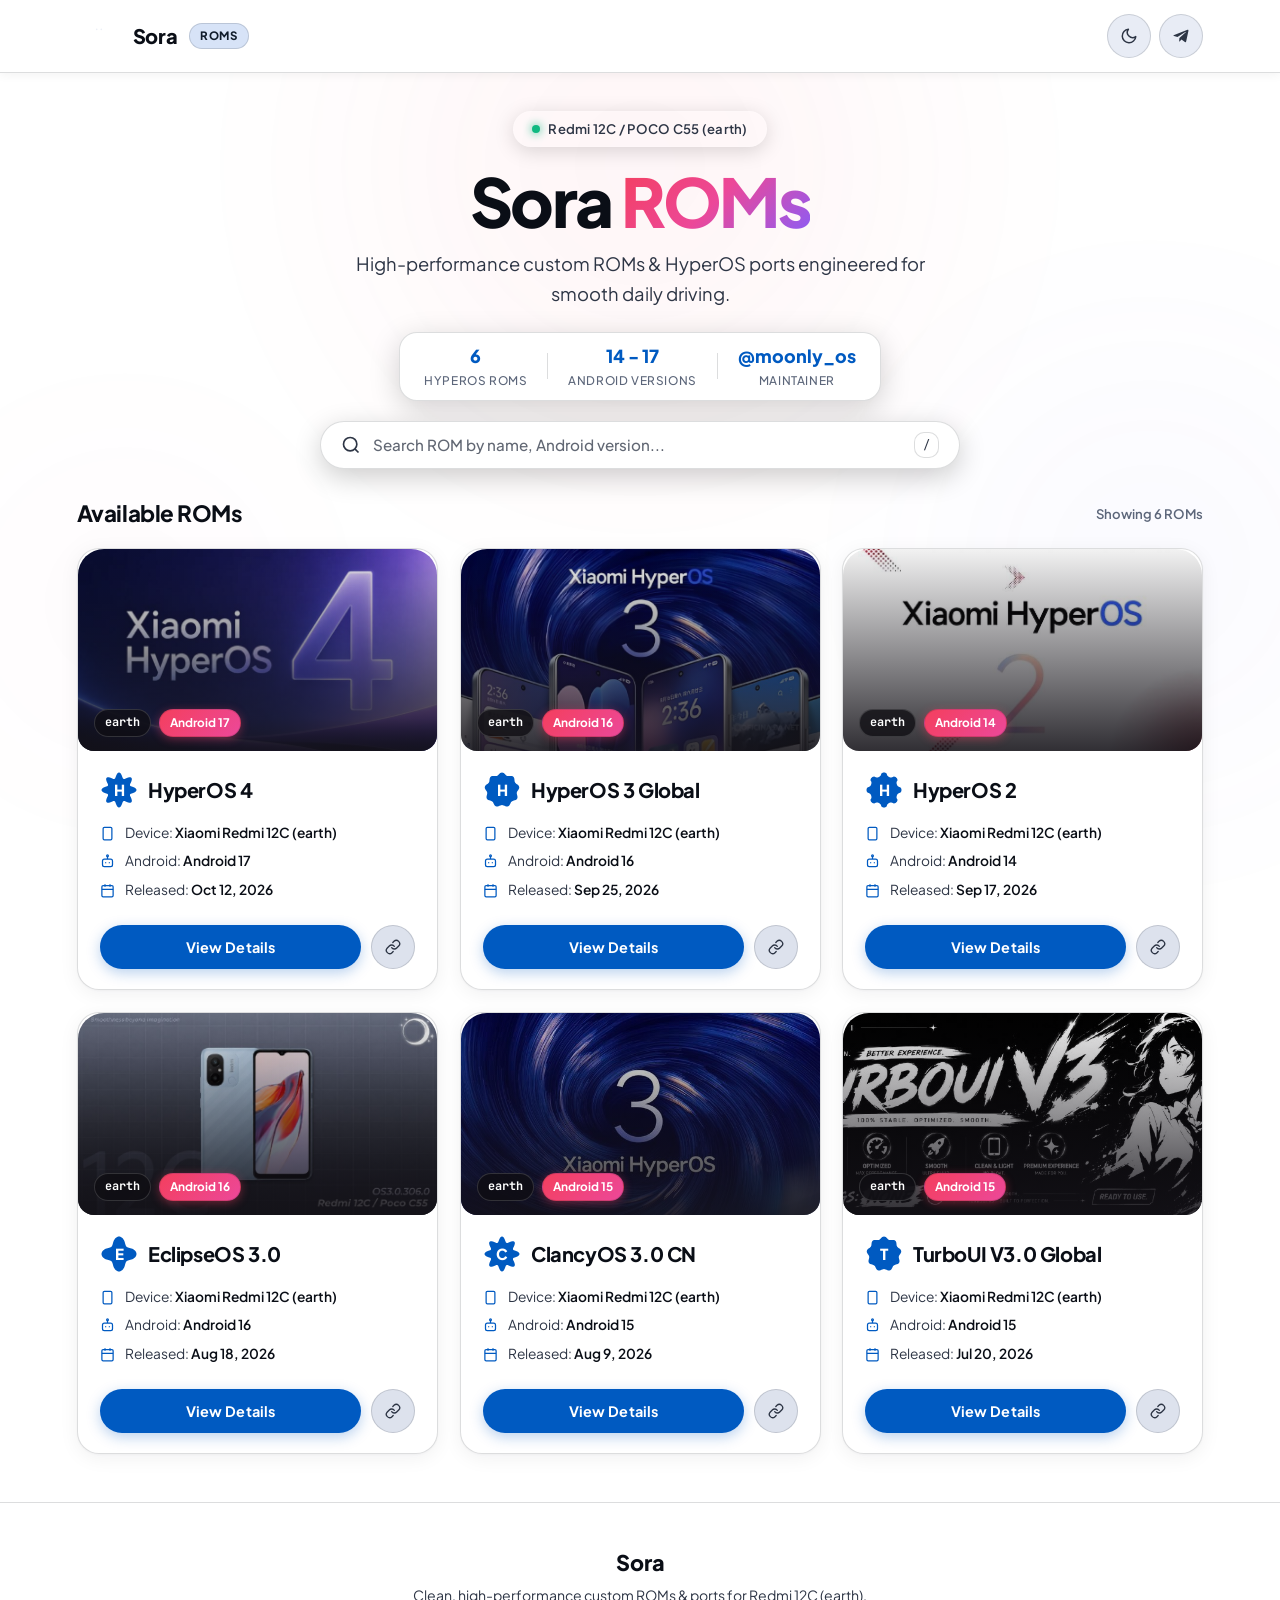
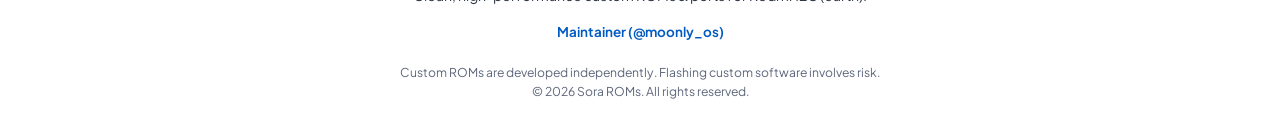
==== index.html @ c0098738 "feat: rebrand to Sora, update ROMs, modern UI with meteor background" ====
<!DOCTYPE html>
<html lang="en" data-css-theme="-red">
<head>
    <meta charset="UTF-8" />
    <meta name="viewport" content="width=device-width, initial-scale=1.0, viewport-fit=cover" />
    <title>Sora | Custom ROMs & Ports</title>
    <meta name="description" content="High-performance custom ROMs and HyperOS ports for Xiaomi Redmi 12C / POCO C55 (earth). Maintained by @moonly_os." />
    <meta name="theme-color" content="#07080a" id="meta-theme-color" />
    <script>
        (function() {
            if ('scrollRestoration' in history) {
                history.scrollRestoration = 'manual';
            }
            window.scrollTo(0, 0);
            try {
                const saved = localStorage.getItem('sora-theme') || localStorage.getItem('butterscotch-theme');
                const systemDark = window.matchMedia('(prefers-color-scheme: dark)').matches;
                const theme = saved || (systemDark ? 'dark' : 'light');
                document.documentElement.setAttribute('data-theme', theme);
                const metaTheme = document.getElementById('meta-theme-color');
                if (metaTheme) metaTheme.setAttribute('content', theme === 'light' ? '#f8fafc' : '#07080a');
            } catch (e) {}
        })();
        window.addEventListener('pageshow', function() { window.scrollTo(0, 0); });
        window.addEventListener('load', function() { window.scrollTo(0, 0); });
    </script>
    <meta property="og:title" content="Sora | Custom Android ROMs & Ports" />
    <meta property="og:description" content="High-performance custom ROMs and HyperOS ports for Xiaomi Redmi 12C / POCO C55." />
    <meta property="og:type" content="website" />
    <link rel="icon" type="image/x-icon" href="favicon.ico" />
    <link rel="preconnect" href="https://fonts.googleapis.com" />
    <link rel="preconnect" href="https://fonts.gstatic.com" crossorigin />
    <link href="https://fonts.googleapis.com/css2?family=Plus+Jakarta+Sans:wght@400;500;600;700;800;850&family=JetBrains+Mono:wght@400;500;600;700&display=swap" rel="stylesheet" />
    <link id="main-css" rel="stylesheet" href="assets/css/style.css?v=20261027" />
    <script src="https://cdn.jsdelivr.net/npm/marked/marked.min.js"></script>
</head>
<body>

    <!-- Modern Ambient Atmosphere Backdrop with Subtle Meteors -->
    <div class="modern-backdrop" aria-hidden="true">
        <div class="ambient-glow glow-1"></div>
        <div class="ambient-glow glow-2"></div>
        <div class="ambient-glow glow-3"></div>
        <div class="meteors-container">
            <span class="meteor"></span>
            <span class="meteor"></span>
            <span class="meteor"></span>
            <span class="meteor"></span>
            <span class="meteor"></span>
            <span class="meteor"></span>
            <span class="meteor"></span>
            <span class="meteor"></span>
            <span class="meteor"></span>
            <span class="meteor"></span>
            <span class="meteor"></span>
            <span class="meteor"></span>
            <span class="meteor"></span>
            <span class="meteor"></span>
            <span class="meteor"></span>
            <span class="meteor"></span>
            <span class="meteor"></span>
            <span class="meteor"></span>
            <span class="meteor"></span>
            <span class="meteor"></span>
            <span class="meteor"></span>
            <span class="meteor"></span>
            <span class="meteor"></span>
            <span class="meteor"></span>
            <span class="meteor"></span>
            <span class="meteor"></span>
            <span class="meteor"></span>
            <span class="meteor"></span>
            <span class="meteor"></span>
            <span class="meteor"></span>
        </div>
    </div>

    <div id="app">
        <!-- Sticky Glass Navigation -->
        <nav>
            <div class="nav-brand" onclick="navigateHome()" title="Sora Home">
                <div class="nav-logo-icon">
                    <svg class="nav-logo-robot" width="22" height="22" viewBox="0 0 24 24" fill="none" aria-hidden="true">
                        <!-- Android Robot Antennae -->
                        <line x1="8.5" y1="3" x2="6.8" y2="1.3" stroke="currentColor" stroke-width="1.6" stroke-linecap="round"/>
                        <line x1="15.5" y1="3" x2="17.2" y2="1.3" stroke="currentColor" stroke-width="1.6" stroke-linecap="round"/>
                        <!-- Android Robot Head Dome -->
                        <path d="M6 7.5c0-3.31 2.69-6 6-6s6 2.69 6 6H6z" fill="currentColor"/>
                        <!-- Android Robot Eyes -->
                        <circle cx="9.5" cy="4.8" r="0.9" fill="var(--bg, #141218)"/>
                        <circle cx="14.5" cy="4.8" r="0.9" fill="var(--bg, #141218)"/>
                        <!-- Android Robot Body & Limbs -->
                        <rect x="6" y="8.5" width="12" height="9.5" rx="0.5" fill="currentColor"/>
                        <rect x="2" y="8.5" width="2.6" height="8.5" rx="1.3" fill="currentColor"/>
                        <rect x="19.4" y="8.5" width="2.6" height="8.5" rx="1.3" fill="currentColor"/>
                        <rect x="8" y="17.5" width="2.6" height="5" rx="1.3" fill="currentColor"/>
                        <rect x="13.4" y="17.5" width="2.6" height="5" rx="1.3" fill="currentColor"/>
                    </svg>
                </div>
                <span class="nav-logo-text">Sora</span>
                <span class="nav-badge-pill">ROMs</span>
            </div>
            <div class="nav-controls">
                <div id="ytta-nav-badge" class="ytta-indicator-pill" style="display: none;" onclick="exitYttaMode()" title="Debug Mode Active - Click to exit">
                    <span class="pulse-dot"></span>
                    <span>DEBUG MODE</span>
                </div>
                <button id="theme-toggle-btn" class="btn-icon" aria-label="Toggle theme" title="Toggle Light / Dark mode">
                    <svg id="theme-icon-sun" width="18" height="18" viewBox="0 0 24 24" fill="none" stroke="currentColor" stroke-width="2" stroke-linecap="round" stroke-linejoin="round">
                        <circle cx="12" cy="12" r="5"></circle>
                        <line x1="12" y1="1" x2="12" y2="3"></line>
                        <line x1="12" y1="21" x2="12" y2="23"></line>
                        <line x1="4.22" y1="4.22" x2="5.64" y2="5.64"></line>
                        <line x1="18.36" y1="18.36" x2="19.78" y2="19.78"></line>
                        <line x1="1" y1="12" x2="3" y2="12"></line>
                        <line x1="21" y1="12" x2="23" y2="12"></line>
                        <line x1="4.22" y1="19.78" x2="5.64" y2="18.36"></line>
                        <line x1="18.36" y1="5.64" x2="19.78" y2="4.22"></line>
                    </svg>
                    <svg id="theme-icon-moon" style="display: none;" width="18" height="18" viewBox="0 0 24 24" fill="none" stroke="currentColor" stroke-width="2" stroke-linecap="round" stroke-linejoin="round">
                        <path d="M21 12.79A9 9 0 1 1 11.21 3 7 7 0 0 0 21 12.79z"></path>
                    </svg>
                </button>
                <a href="https://t.me/moonly_os" target="_blank" rel="noopener noreferrer" class="btn-icon tg-btn" title="Telegram Maintainer (@moonly_os)" aria-label="Telegram Maintainer">
                    <svg width="18" height="18" viewBox="0 0 24 24" fill="currentColor">
                        <path d="m20.665 3.717-17.73 6.837c-1.21.486-1.203 1.161-.222 1.462l4.552 1.42 10.532-6.645c.498-.303.953-.14.579.192l-8.533 7.701h-.002l-.313 4.674c.459 0 .66-.21.916-.459l2.199-2.138 4.573 3.379c.843.464 1.448.225 1.658-.783l3-14.143c.307-1.23-.467-1.786-1.509-1.336z"/>
                    </svg>
                </a>
            </div>
        </nav>

        <!-- Home Page -->
        <div id="page-home" class="page active">
            <!-- Modern Redesigned Hero Showcase Section -->
            <div class="modern-hero">
                <div class="hero-chip">
                    <span class="pulse-indicator"></span>
                    <span>Redmi 12C / POCO C55 (earth)</span>
                </div>
                <h1 class="modern-hero-title">Sora <span class="gradient-text">ROMs</span></h1>
                <p class="modern-hero-desc">High-performance custom ROMs & HyperOS ports engineered for smooth daily driving.</p>

                <div class="modern-hero-stats">
                    <div class="hero-stat-item">
                        <span class="hero-stat-num" id="stat-total-roms">6</span>
                        <span class="hero-stat-label">HyperOS ROMs</span>
                    </div>
                    <div class="hero-stat-divider"></div>
                    <div class="hero-stat-item">
                        <span class="hero-stat-num" id="stat-android-versions">14 - 17</span>
                        <span class="hero-stat-label">Android Versions</span>
                    </div>
                    <div class="hero-stat-divider"></div>
                    <div class="hero-stat-item">
                        <a href="https://t.me/moonly_os" target="_blank" rel="noopener noreferrer" style="text-decoration: none;" class="hero-stat-num">@moonly_os</a>
                        <span class="hero-stat-label">Maintainer</span>
                    </div>
                </div>
            </div>

            <!-- Modern Clean Search Container (No horizontal scrolling chips/dropdowns) -->
            <div class="modern-search-container">
                <div class="search-box modern-search-box">
                    <svg class="search-icon" width="20" height="20" viewBox="0 0 24 24" fill="none" stroke="currentColor" stroke-width="2">
                        <circle cx="11" cy="11" r="8"></circle>
                        <line x1="21" y1="21" x2="16.65" y2="16.65"></line>
                    </svg>
                    <input type="text" id="rom-search-input" placeholder="Search ROM by name, Android version..." aria-label="Search ROMs">
                    <kbd class="search-shortcut" title="Press / to search">/</kbd>
                    <button id="search-clear-btn" class="search-clear-btn hidden" aria-label="Clear search">&times;</button>
                </div>
            </div>

            <!-- Section Label -->
            <div class="modern-section-header">
                <h2 class="modern-section-title">Available ROMs</h2>
                <span class="results-counter" id="results-counter"></span>
            </div>

            <!-- Cards Grid -->
            <div class="cards-grid modern-cards-grid" id="cards-container">
                <!-- Populated by script.js -->
            </div>
        </div>

        <!-- Detail Page -->
        <div id="page-detail" class="page">
            <div class="detail-container">
                <div class="detail-top-bar">
                    <div class="detail-nav-left">
                        <div class="back-btn" onclick="navigateHome()">
                            <svg width="18" height="18" viewBox="0 0 24 24" fill="none" stroke="currentColor" stroke-width="2.5" stroke-linecap="round" stroke-linejoin="round">
                                <line x1="19" y1="12" x2="5" y2="12"></line>
                                <polyline points="12 19 5 12 12 5"></polyline>
                            </svg>
                            <span>Back to ROMs</span>
                        </div>
                        <div class="detail-breadcrumbs" id="detail-breadcrumbs"></div>
                    </div>
                    <button class="btn-share-top" id="btn-share-rom" onclick="shareCurrentRom()" title="Copy link to this ROM">
                        <svg width="15" height="15" viewBox="0 0 24 24" fill="none" stroke="currentColor" stroke-width="2" stroke-linecap="round" stroke-linejoin="round">
                            <path d="M4 12v8a2 2 0 0 0 2 2h12a2 2 0 0 0 2-2v-8"></path>
                            <polyline points="16 6 12 2 8 6"></polyline>
                            <line x1="12" y1="2" x2="12" y2="15"></line>
                        </svg>
                        <span>Share ROM</span>
                    </button>
                </div>
                <div id="detail-content"></div>
            </div>
        </div>

        <!-- Modern Footer -->
        <footer>
            <div class="footer-content">
                <div class="footer-logo">Sora</div>
                <p class="footer-tagline">Clean, high-performance custom ROMs & ports for Redmi 12C (earth).</p>
                <div class="footer-links">
                    <a href="https://t.me/moonly_os" target="_blank" rel="noopener noreferrer">Maintainer (@moonly_os)</a>
                </div>
                <p class="footer-disclaimer">
                    Custom ROMs are developed independently. Flashing custom software involves risk.
                    <br>&copy; <span id="footer-year">2026</span> Sora ROMs. All rights reserved.
                </p>
            </div>
        </footer>
    </div>

    <!-- Fullscreen Screenshot Lightbox Modal -->
    <div id="lightbox-modal" class="lightbox-modal" style="display: none;" role="dialog" aria-modal="true" aria-label="Screenshot Lightbox">
        <div class="lightbox-backdrop" onclick="closeLightbox()"></div>
        <div class="lightbox-content">
            <button class="lightbox-btn lightbox-close" onclick="closeLightbox()" aria-label="Close screenshot preview">
                <svg width="22" height="22" viewBox="0 0 24 24" fill="none" stroke="currentColor" stroke-width="2.5">
                    <line x1="18" y1="6" x2="6" y2="18"></line>
                    <line x1="6" y1="6" x2="18" y2="18"></line>
                </svg>
            </button>
            <button class="lightbox-btn lightbox-prev" onclick="prevLightboxImage()" aria-label="Previous screenshot">
                <svg width="24" height="24" viewBox="0 0 24 24" fill="none" stroke="currentColor" stroke-width="2.5">
                    <polyline points="15 18 9 12 15 6"></polyline>
                </svg>
            </button>
            <div class="lightbox-img-wrapper">
                <img id="lightbox-image" src="" alt="Screenshot Fullscreen Preview" />
            </div>
            <button class="lightbox-btn lightbox-next" onclick="nextLightboxImage()" aria-label="Next screenshot">
                <svg width="24" height="24" viewBox="0 0 24 24" fill="none" stroke="currentColor" stroke-width="2.5">
                    <polyline points="9 18 15 12 9 6"></polyline>
                </svg>
            </button>
            <div class="lightbox-footer">
                <span id="lightbox-counter" class="lightbox-counter">1 / 1</span>
            </div>
        </div>
    </div>

    <!-- Download / Markdown Modal -->
    <div id="md-modal" class="modal" style="display: none;">
        <div class="modal-content">
            <span class="close-modal" onclick="closeModal()">&times;</span>
            <div id="md-content"></div>
        </div>
    </div>

    <!-- Reader Modal -->
    <div id="reader-modal" class="modal" style="display: none;">
        <div class="modal-content">
            <span class="close-modal" onclick="closeReaderModal()">&times;</span>
            <h2 id="reader-title" style="color: var(--accent); margin-bottom: 15px; font-family: var(--font-display);">Loading...</h2>
            <div id="reader-content" style="line-height: 1.6;">
                <div style="text-align: center; color: var(--text-muted);">Loading content...</div>
            </div>
        </div>
    </div>

    <!-- PIN Security Modal (Debug Mode) -->
    <div id="pin-modal" class="modal" style="display: none;" role="dialog" aria-modal="true" aria-label="Debug Mode Authorization">
        <div class="modal-content ytta-pin-modal-content">
            <span class="close-modal" onclick="closePinModal(false)">&times;</span>
            <div class="modal-popup-container">
                <div class="modal-popup-icon-box">
                    <svg width="26" height="26" viewBox="0 0 24 24" fill="none" stroke="currentColor" stroke-width="2.2" stroke-linecap="round" stroke-linejoin="round">
                        <rect x="3" y="11" width="18" height="11" rx="2" ry="2"></rect>
                        <path d="M7 11V7a5 5 0 0 1 10 0v4"></path>
                        <circle cx="12" cy="16" r="1.5"></circle>
                    </svg>
                </div>
                <h2 class="modal-popup-title" style="font-size: 1.3rem;">Developer Access</h2>
                <p class="modal-popup-text" style="font-size: 0.85rem; margin: 0 auto 14px auto; max-width: 270px;">
                    Enter 4-digit PIN to access <strong>Debug Mode</strong> and unlock upcoming pre-release ROM builds.
                </p>

                <form id="ytta-pin-form" onsubmit="event.preventDefault(); verifyPin();" autocomplete="off">
                    <div class="pin-input-wrapper">
                        <input 
                            type="password" 
                            id="ytta-pin-input" 
                            class="pin-display-input" 
                            maxlength="4" 
                            placeholder="••••" 
                            inputmode="numeric" 
                            pattern="[0-9]*" 
                            autocomplete="off" 
                        />
                    </div>
                    <div id="pin-error-msg" class="pin-error-msg" style="display: none;">
                        <svg width="14" height="14" viewBox="0 0 24 24" fill="none" stroke="currentColor" stroke-width="2.5"><circle cx="12" cy="12" r="10"></circle><line x1="12" y1="8" x2="12" y2="12"></line><line x1="12" y1="16" x2="12.01" y2="16"></line></svg>
                        <span>Incorrect PIN. Access denied.</span>
                    </div>

                    <div class="pin-keypad">
                        <button type="button" class="pin-key" onclick="appendPinDigit('1')">1</button>
                        <button type="button" class="pin-key" onclick="appendPinDigit('2')">2</button>
                        <button type="button" class="pin-key" onclick="appendPinDigit('3')">3</button>
                        <button type="button" class="pin-key" onclick="appendPinDigit('4')">4</button>
                        <button type="button" class="pin-key" onclick="appendPinDigit('5')">5</button>
                        <button type="button" class="pin-key" onclick="appendPinDigit('6')">6</button>
                        <button type="button" class="pin-key" onclick="appendPinDigit('7')">7</button>
                        <button type="button" class="pin-key" onclick="appendPinDigit('8')">8</button>
                        <button type="button" class="pin-key" onclick="appendPinDigit('9')">9</button>
                        <button type="button" class="pin-key pin-key-fn" onclick="clearPinInput()" title="Clear">C</button>
                        <button type="button" class="pin-key" onclick="appendPinDigit('0')">0</button>
                        <button type="button" class="pin-key pin-key-fn" onclick="deletePinDigit()" title="Backspace">
                            <svg width="18" height="18" viewBox="0 0 24 24" fill="none" stroke="currentColor" stroke-width="2"><path d="M21 4H8l-7 8 7 8h13a2 2 0 0 0 2-2V6a2 2 0 0 0-2-2z"></path><line x1="18" y1="9" x2="12" y2="15"></line><line x1="12" y1="9" x2="18" y2="15"></line></svg>
                        </button>
                    </div>

                    <div class="modal-actions-row" style="margin-top: 18px;">
                        <button type="button" class="btn-dl secondary" onclick="closePinModal(false)">Cancel</button>
                        <button type="submit" class="btn-dl primary" id="pin-submit-btn">Unlock</button>
                    </div>
                </form>
            </div>
        </div>
    </div>

    <!-- Floating Toast Notification Container -->
    <div id="toast-container" class="toast-container" aria-live="polite"></div>

    <!-- Quick Scroll to Top Button -->
    <button id="scroll-top-btn" class="scroll-top-btn" aria-label="Scroll to top" title="Back to top">
        <svg width="18" height="18" viewBox="0 0 24 24" fill="none" stroke="currentColor" stroke-width="2.5" stroke-linecap="round" stroke-linejoin="round">
            <polyline points="18 15 12 9 6 15"></polyline>
        </svg>
    </button>

    <!-- Mobile Sticky Action Bar -->
    <div id="mobile-sticky-bar" class="mobile-sticky-bar" style="display: none;"></div>

    <!-- Scripts -->
    <script src="assets/js/earth.js"></script>
    <script src="assets/js/script.js"></script>
</body>
</html>
---- assets/css/style.css ----
/* ==========================================================================
   Sora ROMs - Material 3 Expressive Design System
   Inspired by metawka/expressive-profile & Google Material Design 3
   ========================================================================== */

:root {
    --font-sans: 'Plus Jakarta Sans', -apple-system, BlinkMacSystemFont, 'Segoe UI', Roboto, sans-serif;
    --font-mono: 'JetBrains Mono', SFMono-Regular, Consolas, monospace;
    --font-display: 'Plus Jakarta Sans', var(--font-sans);

    /* Material 3 Expressive High-Contrast Tonal Surfaces (Dark Default) */
    --bg: #0a0c10;
    --surface: #0f1219;
    --surface-dim: #0a0c10;
    --surface-bright: #363a49;
    --surface-container-lowest: #07080b;
    --surface-container-low: #141722;
    --surface-container: #1b1f2e;
    --surface-container-high: #24293d;
    --surface-container-highest: #2f354e;

    --surface-elevated: #24293d;
    --surface-card: #1b1f2e;
    --surface-card-hover: #24293d;

    --on-surface: #f5f7fe;
    --on-surface-variant: #cbd3e6;
    --outline: #8c94a8;
    --outline-variant: rgba(255, 255, 255, 0.14);

    --text: #f5f7fe;
    --text-secondary: #cbd3e6;
    --text-muted: #949cb4;

    --border: rgba(255, 255, 255, 0.14);
    --border-subtle: rgba(255, 255, 255, 0.07);
    --border-hover: rgba(255, 255, 255, 0.32);
    --border-accent: rgba(255, 255, 255, 0.24);

    --grid-color: rgba(255, 255, 255, 0.045);

    /* Default Theme Accent: Electric Sky Blue (Material 3 Expressive) */
    --primary: #7eb2ff;
    --on-primary: #002e6b;
    --primary-container: #004595;
    --on-primary-container: #d9e4ff;
    --secondary: #bcc7db;
    --on-secondary: #273141;
    --secondary-container: #3d4758;
    --on-secondary-container: #d8e3f8;
    --tertiary: #e5b8e9;
    --on-tertiary: #44244b;
    --tertiary-container: #5c3963;
    --on-tertiary-container: #fed6ff;

    --accent: #7eb2ff;
    --accent-hover: #a5cbff;
    --accent-glow: rgba(126, 178, 255, 0.4);
    --accent-subtle: rgba(126, 178, 255, 0.16);
    --accent-text: #002e6b;

    /* Semantic Status Colors (Expressive high-contrast) */
    --success: #4de2a2;
    --on-success: #003822;
    --success-glow: rgba(77, 226, 162, 0.35);
    --warning: #ffba28;
    --on-warning: #432c00;
    --warning-glow: rgba(255, 186, 40, 0.35);
    --danger: #ff7976;
    --on-danger: #5c000c;
    --danger-glow: rgba(255, 121, 118, 0.35);
    --info: #7eb2ff;
    --on-info: #002e6b;
    --info-glow: rgba(126, 178, 255, 0.35);

    /* Expressive Radii */
    --radius-xs: 6px;
    --radius-sm: 10px;
    --radius-md: 16px;
    --radius-lg: 20px;
    --radius-xl: 28px;
    --radius-pill: 9999px;

    --r-xs: 6px;
    --r-sm: 10px;
    --r-md: 16px;
    --r-lg: 20px;
    --r-xl: 28px;
    --r-pill: 9999px;

    /* Spacing rhythm */
    --edge-pad: 6%;
    --hub-pad: 20px;

    /* Material 3 Physics & Transitions */
    --ease: cubic-bezier(0.2, 0, 0, 1);
    --ease-bouncy: cubic-bezier(0.34, 1.56, 0.64, 1);
    --transition: all 0.25s var(--ease);
    --card-shadow: 0 4px 20px rgba(0, 0, 0, 0.35), inset 0 1px 0 rgba(255, 255, 255, 0.08);
    --card-shadow-hover: 0 16px 36px -4px rgba(0, 0, 0, 0.55), 0 0 26px -2px var(--accent-glow), inset 0 1px 0 rgba(255, 255, 255, 0.16);
}

/* ==========================================================================
   Material 3 Dynamic ROM Accent Themes (Dark Mode)
   ========================================================================== */
html[data-css-theme="-blue"],
html[data-css-theme="blue"],
html[data-css-theme="-biru"],
html[data-css-theme="biru"],
html[data-css-theme="-helloui"],
html[data-css-theme="helloui"],
html[data-css-theme="-default"],
html[data-css-theme="default"] {
    --primary: #7eb2ff;
    --on-primary: #002e6b;
    --primary-container: #004595;
    --on-primary-container: #d9e4ff;
    --secondary: #bcc7db;
    --on-secondary: #273141;
    --secondary-container: #3d4758;
    --on-secondary-container: #d8e3f8;
    --tertiary: #e5b8e9;
    --on-tertiary: #44244b;
    --tertiary-container: #5c3963;
    --on-tertiary-container: #fed6ff;
    --accent: #7eb2ff;
    --accent-hover: #a5cbff;
    --accent-glow: rgba(126, 178, 255, 0.4);
    --accent-subtle: rgba(126, 178, 255, 0.16);
}

html[data-css-theme="-xia"],
html[data-css-theme="xia"] {
    --primary: #ff7597;
    --on-primary: #580021;
    --primary-container: #7a0031;
    --on-primary-container: #ffd9e2;
    --secondary: #e5bdc4;
    --on-secondary: #432930;
    --secondary-container: #5c3f46;
    --on-secondary-container: #ffd9e1;
    --tertiary: #f3bb99;
    --on-tertiary: #492610;
    --tertiary-container: #663d23;
    --on-tertiary-container: #ffdbcb;
    --accent: #ff7597;
    --accent-hover: #ff9cb5;
    --accent-glow: rgba(255, 117, 151, 0.4);
    --accent-subtle: rgba(255, 117, 151, 0.16);
}

html[data-css-theme="-gold"],
html[data-css-theme="gold"] {
    --primary: #ffba28;
    --on-primary: #432c00;
    --primary-container: #604000;
    --on-primary-container: #ffdf9e;
    --secondary: #d6c5a0;
    --on-secondary: #393016;
    --secondary-container: #51462a;
    --on-secondary-container: #f3e1bc;
    --tertiary: #b7cea2;
    --on-tertiary: #233616;
    --tertiary-container: #394d29;
    --on-tertiary-container: #d3ebbd;
    --accent: #ffba28;
    --accent-hover: #ffd06b;
    --accent-glow: rgba(255, 186, 40, 0.4);
    --accent-subtle: rgba(255, 186, 40, 0.16);
}

html[data-css-theme="-red"],
html[data-css-theme="red"] {
    --primary: #ff7976;
    --on-primary: #5c000c;
    --primary-container: #7f0014;
    --on-primary-container: #ffdad9;
    --secondary: #e6bdbe;
    --on-secondary: #44292b;
    --secondary-container: #5d3f41;
    --on-secondary-container: #ffdad9;
    --tertiary: #f0bc94;
    --on-tertiary: #482910;
    --tertiary-container: #623f23;
    --on-tertiary-container: #ffdbc6;
    --accent: #ff7976;
    --accent-hover: #ffa09e;
    --accent-glow: rgba(255, 121, 118, 0.4);
    --accent-subtle: rgba(255, 121, 118, 0.16);
}

html[data-css-theme="-brown"],
html[data-css-theme="brown"],
html[data-css-theme="-coklat"],
html[data-css-theme="coklat"] {
    --primary: #f2ba89;
    --on-primary: #472804;
    --primary-container: #633c10;
    --on-primary-container: #ffddb7;
    --secondary: #d6c3b3;
    --on-secondary: #3b2e23;
    --secondary-container: #524438;
    --on-secondary-container: #f3dfcf;
    --tertiary: #c0cbab;
    --on-tertiary: #2a341e;
    --tertiary-container: #404a32;
    --on-tertiary-container: #dce7c6;
    --accent: #f2ba89;
    --accent-hover: #f7cfac;
    --accent-glow: rgba(242, 186, 137, 0.4);
    --accent-subtle: rgba(242, 186, 137, 0.16);
}

html[data-css-theme="-sakura"],
html[data-css-theme="sakura"] {
    --primary: #f2a6ff;
    --on-primary: #520067;
    --primary-container: #730090;
    --on-primary-container: #f9d8ff;
    --secondary: #dfbec9;
    --on-secondary: #402a32;
    --secondary-container: #583f49;
    --on-secondary-container: #fcd9e5;
    --tertiary: #f0bc9f;
    --on-tertiary: #482815;
    --tertiary-container: #623e28;
    --on-tertiary-container: #ffdcbe;
    --accent: #f2a6ff;
    --accent-hover: #f7c7ff;
    --accent-glow: rgba(242, 166, 255, 0.4);
    --accent-subtle: rgba(242, 166, 255, 0.16);
}

html[data-css-theme="-emerald"],
html[data-css-theme="emerald"] {
    --primary: #4de2a2;
    --on-primary: #003822;
    --primary-container: #005234;
    --on-primary-container: #7cffc4;
    --secondary: #b6ccbd;
    --on-secondary: #22352a;
    --secondary-container: #384b3f;
    --on-secondary-container: #d2e8d9;
    --tertiary: #a3cdd9;
    --on-tertiary: #043540;
    --tertiary-container: #224d57;
    --on-tertiary-container: #bee9f6;
    --accent: #4de2a2;
    --accent-hover: #83ecc0;
    --accent-glow: rgba(77, 226, 162, 0.4);
    --accent-subtle: rgba(77, 226, 162, 0.16);
}

html[data-css-theme="-gray"],
html[data-css-theme="gray"],
html[data-css-theme="-grey"],
html[data-css-theme="grey"],
html[data-css-theme="-abu"],
html[data-css-theme="abu"] {
    --primary: #c4c6d0;
    --on-primary: #2e3038;
    --primary-container: #44474f;
    --on-primary-container: #e0e2ec;
    --secondary: #c4c6d0;
    --on-secondary: #2e3038;
    --secondary-container: #44474f;
    --on-secondary-container: #e0e2ec;
    --tertiary: #d0c4ce;
    --on-tertiary: #362f37;
    --tertiary-container: #4d454e;
    --on-tertiary-container: #ece0ea;
    --accent: #c4c6d0;
    --accent-hover: #e0e2ec;
    --accent-glow: rgba(196, 198, 208, 0.35);
    --accent-subtle: rgba(196, 198, 208, 0.14);
}

/* ==========================================================================
   Light Mode Theme (High Contrast Architectural Surfaces)
   ========================================================================== */
html[data-theme="light"],
[data-theme="light"] {
    --bg: #eceff6;
    --surface: #ffffff;
    --surface-dim: #dfe3ed;
    --surface-bright: #ffffff;
    --surface-container-lowest: #ffffff;
    --surface-container-low: #f6f8fd;
    --surface-container: #ffffff;
    --surface-container-high: #e8ecf5;
    --surface-container-highest: #dde2ed;

    --surface-elevated: #ffffff;
    --surface-card: #ffffff;
    --surface-card-hover: #f6f8fd;

    --on-surface: #0a0e16;
    --on-surface-variant: #2d3545;
    --outline: #6a7385;
    --outline-variant: rgba(10, 14, 22, 0.14);

    --text: #0a0e16;
    --text-secondary: #2d3545;
    --text-muted: #5c667a;

    --border: rgba(10, 14, 22, 0.14);
    --border-subtle: rgba(10, 14, 22, 0.08);
    --border-hover: rgba(10, 14, 22, 0.32);
    --border-accent: rgba(10, 14, 22, 0.22);

    --grid-color: rgba(14, 18, 26, 0.035);
    --card-shadow: 0 4px 20px rgba(14, 18, 26, 0.06), 0 1px 3px rgba(14, 18, 26, 0.04);
    --card-shadow-hover: 0 16px 36px -4px rgba(14, 18, 26, 0.14), 0 0 24px -2px var(--accent-glow);

    /* Default Theme Accent: Vivid Royal Blue */
    --primary: #005ac1;
    --on-primary: #ffffff;
    --primary-container: #d8e2ff;
    --on-primary-container: #001a41;
    --secondary: #535f70;
    --on-secondary: #ffffff;
    --secondary-container: #d7e3f7;
    --on-secondary-container: #101c2b;
    --tertiary: #76517b;
    --on-tertiary: #ffffff;
    --tertiary-container: #fed6ff;
    --on-tertiary-container: #2d0e34;

    --accent: #005ac1;
    --accent-hover: #004595;
    --accent-glow: rgba(0, 90, 193, 0.28);
    --accent-subtle: rgba(0, 90, 193, 0.12);
    --accent-text: #ffffff;

    /* Semantic Status (Light Mode high-contrast) */
    --success: #006c45;
    --on-success: #ffffff;
    --success-glow: rgba(0, 108, 69, 0.25);
    --warning: #855400;
    --on-warning: #ffffff;
    --warning-glow: rgba(133, 84, 0, 0.25);
    --danger: #b31625;
    --on-danger: #ffffff;
    --danger-glow: rgba(179, 22, 37, 0.25);
    --info: #005ac1;
    --on-info: #ffffff;
    --info-glow: rgba(0, 90, 193, 0.25);
}

@media (prefers-color-scheme: light) {
    html:not([data-theme="dark"]) {
        --bg: #eceff6;
        --surface: #ffffff;
        --surface-dim: #dfe3ed;
        --surface-bright: #ffffff;
        --surface-container-lowest: #ffffff;
        --surface-container-low: #f6f8fd;
        --surface-container: #ffffff;
        --surface-container-high: #e8ecf5;
        --surface-container-highest: #dde2ed;

        --surface-elevated: #ffffff;
        --surface-card: #ffffff;
        --surface-card-hover: #f6f8fd;

        --on-surface: #0a0e16;
        --on-surface-variant: #2d3545;
        --outline: #6a7385;
        --outline-variant: rgba(10, 14, 22, 0.14);

        --text: #0a0e16;
        --text-secondary: #2d3545;
        --text-muted: #5c667a;

        --border: rgba(10, 14, 22, 0.14);
        --border-subtle: rgba(10, 14, 22, 0.08);
        --border-hover: rgba(10, 14, 22, 0.32);
        --border-accent: rgba(10, 14, 22, 0.22);

        --grid-color: rgba(14, 18, 26, 0.035);
        --card-shadow: 0 4px 20px rgba(14, 18, 26, 0.06), 0 1px 3px rgba(14, 18, 26, 0.04);
        --card-shadow-hover: 0 16px 36px -4px rgba(14, 18, 26, 0.14), 0 0 24px -2px var(--accent-glow);
    }
}

/* Light Mode Accent Themes - Fixed Direct Selectors */
html[data-theme="light"][data-css-theme="-blue"],
html[data-theme="light"][data-css-theme="blue"],
html[data-theme="light"][data-css-theme="-biru"],
html[data-theme="light"][data-css-theme="biru"],
html[data-theme="light"][data-css-theme="-helloui"],
html[data-theme="light"][data-css-theme="helloui"],
html[data-theme="light"][data-css-theme="-default"],
html[data-theme="light"][data-css-theme="default"],
[data-theme="light"][data-css-theme="-blue"],
[data-theme="light"][data-css-theme="blue"] {
    --primary: #005ac1;
    --on-primary: #ffffff;
    --primary-container: #d8e2ff;
    --on-primary-container: #001a41;
    --secondary: #535f70;
    --on-secondary: #ffffff;
    --secondary-container: #d7e3f7;
    --on-secondary-container: #101c2b;
    --tertiary: #76517b;
    --on-tertiary: #ffffff;
    --tertiary-container: #fed6ff;
    --on-tertiary-container: #2d0e34;
    --accent: #005ac1;
    --accent-hover: #004595;
    --accent-glow: rgba(0, 90, 193, 0.28);
    --accent-subtle: rgba(0, 90, 193, 0.12);
}

html[data-theme="light"][data-css-theme="-xia"],
html[data-theme="light"][data-css-theme="xia"],
[data-theme="light"][data-css-theme="-xia"],
[data-theme="light"][data-css-theme="xia"] {
    --primary: #a70047;
    --on-primary: #ffffff;
    --primary-container: #ffd9e2;
    --on-primary-container: #3e0016;
    --secondary: #74565e;
    --on-secondary: #ffffff;
    --secondary-container: #ffd9e1;
    --on-secondary-container: #2b151b;
    --tertiary: #825238;
    --on-tertiary: #ffffff;
    --tertiary-container: #ffdbcb;
    --on-tertiary-container: #331201;
    --accent: #a70047;
    --accent-hover: #830036;
    --accent-glow: rgba(167, 0, 71, 0.28);
    --accent-subtle: rgba(167, 0, 71, 0.12);
}

html[data-theme="light"][data-css-theme="-gold"],
html[data-theme="light"][data-css-theme="gold"],
[data-theme="light"][data-css-theme="-gold"],
[data-theme="light"][data-css-theme="gold"] {
    --primary: #855400;
    --on-primary: #ffffff;
    --primary-container: #ffdf9e;
    --on-primary-container: #2b1700;
    --secondary: #6a5e3f;
    --on-secondary: #ffffff;
    --secondary-container: #f3e1bc;
    --on-secondary-container: #231a04;
    --tertiary: #506540;
    --on-tertiary: #ffffff;
    --tertiary-container: #d3ebbd;
    --on-tertiary-container: #0f2004;
    --accent: #855400;
    --accent-hover: #674000;
    --accent-glow: rgba(133, 84, 0, 0.28);
    --accent-subtle: rgba(133, 84, 0, 0.12);
}

html[data-theme="light"][data-css-theme="-red"],
html[data-theme="light"][data-css-theme="red"],
[data-theme="light"][data-css-theme="-red"],
[data-theme="light"][data-css-theme="red"] {
    --primary: #b31625;
    --on-primary: #ffffff;
    --primary-container: #ffdad9;
    --on-primary-container: #410007;
    --secondary: #775657;
    --on-secondary: #ffffff;
    --secondary-container: #ffdad9;
    --on-secondary-container: #2c1516;
    --tertiary: #7d5738;
    --on-tertiary: #ffffff;
    --tertiary-container: #ffdbc6;
    --on-tertiary-container: #301400;
    --accent: #b31625;
    --accent-hover: #8d081a;
    --accent-glow: rgba(179, 22, 37, 0.28);
    --accent-subtle: rgba(179, 22, 37, 0.12);
}

html[data-theme="light"][data-css-theme="-brown"],
html[data-theme="light"][data-css-theme="brown"],
html[data-theme="light"][data-css-theme="-coklat"],
html[data-theme="light"][data-css-theme="coklat"],
[data-theme="light"][data-css-theme="-brown"],
[data-theme="light"][data-css-theme="brown"] {
    --primary: #82501a;
    --on-primary: #ffffff;
    --primary-container: #ffddb7;
    --on-primary-container: #2c1600;
    --secondary: #6c5c50;
    --on-secondary: #ffffff;
    --secondary-container: #f3dfcf;
    --on-secondary-container: #251a10;
    --tertiary: #586348;
    --on-tertiary: #ffffff;
    --tertiary-container: #dce7c6;
    --on-tertiary-container: #161f0a;
    --accent: #82501a;
    --accent-hover: #643c10;
    --accent-glow: rgba(130, 80, 26, 0.28);
    --accent-subtle: rgba(130, 80, 26, 0.12);
}

html[data-theme="light"][data-css-theme="-sakura"],
html[data-theme="light"][data-css-theme="sakura"],
[data-theme="light"][data-css-theme="-sakura"],
[data-theme="light"][data-css-theme="sakura"] {
    --primary: #922aa7;
    --on-primary: #ffffff;
    --primary-container: #f9d8ff;
    --on-primary-container: #360041;
    --secondary: #715760;
    --on-secondary: #ffffff;
    --secondary-container: #fcd9e5;
    --on-secondary-container: #29151d;
    --tertiary: #7e563e;
    --on-tertiary: #ffffff;
    --tertiary-container: #ffdcbe;
    --on-tertiary-container: #301404;
    --accent: #922aa7;
    --accent-hover: #741788;
    --accent-glow: rgba(146, 42, 167, 0.28);
    --accent-subtle: rgba(146, 42, 167, 0.12);
}

html[data-theme="light"][data-css-theme="-emerald"],
html[data-theme="light"][data-css-theme="emerald"],
[data-theme="light"][data-css-theme="-emerald"],
[data-theme="light"][data-css-theme="emerald"] {
    --primary: #006c45;
    --on-primary: #ffffff;
    --primary-container: #7cffc4;
    --on-primary-container: #002112;
    --secondary: #4f6356;
    --on-secondary: #ffffff;
    --secondary-container: #d2e8d9;
    --on-secondary-container: #0c1f15;
    --tertiary: #3c646f;
    --on-tertiary: #ffffff;
    --tertiary-container: #bee9f6;
    --on-tertiary-container: #001f26;
    --accent: #006c45;
    --accent-hover: #005234;
    --accent-glow: rgba(0, 108, 69, 0.28);
    --accent-subtle: rgba(0, 108, 69, 0.12);
}

html[data-theme="light"][data-css-theme="-gray"],
html[data-theme="light"][data-css-theme="gray"],
html[data-theme="light"][data-css-theme="-grey"],
html[data-theme="light"][data-css-theme="grey"],
html[data-theme="light"][data-css-theme="-abu"],
html[data-theme="light"][data-css-theme="abu"],
[data-theme="light"][data-css-theme="-gray"],
[data-theme="light"][data-css-theme="gray"] {
    --primary: #5c5f67;
    --on-primary: #ffffff;
    --primary-container: #e0e2ec;
    --on-primary-container: #191c22;
    --secondary: #5c5f67;
    --on-secondary: #ffffff;
    --secondary-container: #e0e2ec;
    --on-secondary-container: #191c22;
    --tertiary: #655c65;
    --on-tertiary: #ffffff;
    --tertiary-container: #ece0ea;
    --on-tertiary-container: #211a21;
    --accent: #5c5f67;
    --accent-hover: #45474e;
    --accent-glow: rgba(92, 95, 103, 0.28);
    --accent-subtle: rgba(92, 95, 103, 0.12);
}

/* ==========================================================================
   Base Styles & Reset
   ========================================================================== */
*, *::before, *::after {
    box-sizing: border-box;
    margin: 0;
    padding: 0;
}

html {
    background-color: var(--bg);
    color: var(--on-surface);
    font-family: var(--font-sans);
    line-height: 1.5;
    scroll-behavior: smooth;
    -webkit-font-smoothing: antialiased;
    -moz-osx-font-smoothing: grayscale;
    overflow-x: hidden;
    width: 100%;
    max-width: 100vw;
    transition: background-color 0.4s var(--ease), color 0.4s var(--ease);
}

body {
    min-height: 100vh;
    display: flex;
    flex-direction: column;
    overflow-x: hidden;
    width: 100%;
    max-width: 100vw;
    position: relative;
    background: var(--surface);
    color: var(--on-surface);
}

/* ==========================================================================
   Atmospheric Expressive Backdrop - Rotating Fans (Motion Kipas)
   ========================================================================== */
.backdrop {
    position: fixed;
    inset: 0;
    pointer-events: none;
    z-index: 0;
    overflow: hidden;
}

.bd {
    position: absolute;
    color: var(--primary);
    opacity: 0.15;
    transition: color 0.6s var(--ease);
    transform-origin: 50% 50%;
    transform-box: fill-box;
    will-change: transform;
    pointer-events: none;
}

[data-theme="light"] .bd {
    opacity: 0.16;
}

/* Fan A: Top-Right (8-blade flower, berputar searah jarum jam kayak kipas) */
.bd-a {
    top: -220px;
    right: -180px;
    width: 660px;
    height: 660px;
    animation: fanSpin 16s linear infinite;
}

/* Fan B: Bottom-Left (8-blade star fan, berputar berlawanan arah kayak kipas) */
.bd-b {
    bottom: -220px;
    left: -190px;
    width: 640px;
    height: 640px;
    color: var(--tertiary, var(--primary));
    animation: fanSpinReverse 20s linear infinite;
}

/* Fan C: Mid-Right (4-blade clover fan) */
.bd-c {
    top: 42%;
    right: -220px;
    width: 520px;
    height: 520px;
    color: var(--secondary, var(--primary));
    opacity: 0.10;
    animation: fanSpin 24s linear infinite;
}

[data-theme="light"] .bd-c {
    opacity: 0.12;
}

@keyframes fanSpin {
    0% {
        transform: rotate(0deg);
    }
    100% {
        transform: rotate(360deg);
    }
}

@keyframes fanSpinReverse {
    0% {
        transform: rotate(360deg);
    }
    100% {
        transform: rotate(0deg);
    }
}

.spinning-slow {
    animation: fanSpin 20s linear infinite;
}

#app {
    position: relative;
    z-index: 1;
    display: flex;
    flex-direction: column;
    min-height: 100vh;
}

a {
    color: var(--primary);
    text-decoration: none;
    transition: var(--transition);
}

a:hover {
    color: var(--accent-hover);
}

button {
    font-family: inherit;
    cursor: pointer;
    border: none;
    background: none;
    outline: none;
}

/* ==========================================================================
   Navigation Bar (Material 3 Expressive Glass Header)
   ========================================================================== */
nav {
    position: sticky;
    top: 0;
    z-index: 100;
    display: flex;
    align-items: center;
    justify-content: space-between;
    padding: 14px 6%;
    background: var(--surface);
    border-bottom: 1px solid var(--outline-variant);
    box-shadow: 0 2px 10px rgba(0, 0, 0, 0.05);
    transition: var(--transition);
}

.nav-brand {
    display: flex;
    align-items: center;
    gap: 12px;
    cursor: pointer;
    user-select: none;
}

.nav-logo-icon {
    width: 44px;
    height: 44px;
    position: relative;
    display: flex;
    align-items: center;
    justify-content: center;
    transition: transform 0.3s var(--ease-bouncy);
}

.nav-flower-bg {
    position: absolute;
    inset: 0;
    width: 100%;
    height: 100%;
    color: var(--primary);
    transition: transform 0.4s var(--ease-bouncy), color 0.4s var(--ease);
}

.nav-logo-robot {
    position: relative;
    z-index: 2;
    color: var(--on-primary);
    transition: color 0.4s var(--ease);
}

.nav-brand:hover .nav-logo-icon {
    transform: rotate(12deg) scale(1.08);
}

.nav-logo-text {
    font-family: var(--font-display);
    font-size: 1.25rem;
    font-weight: 800;
    letter-spacing: -0.02em;
    color: var(--on-surface);
}

.nav-badge-pill {
    font-size: 0.72rem;
    font-weight: 750;
    text-transform: uppercase;
    letter-spacing: 0.05em;
    padding: 3px 10px;
    border-radius: var(--r-pill);
    background: var(--secondary-container);
    color: var(--on-secondary-container);
    border: 1px solid var(--outline-variant);
}

.nav-controls {
    display: flex;
    align-items: center;
    gap: 8px;
}

/* Debug Mode Indicator */
.ytta-indicator-pill {
    display: inline-flex;
    align-items: center;
    gap: 6px;
    padding: 6px 14px;
    border-radius: var(--r-pill);
    background: var(--tertiary-container);
    color: var(--on-tertiary-container);
    border: 1px solid var(--outline-variant);
    font-size: 0.76rem;
    font-weight: 750;
    letter-spacing: 0.04em;
    cursor: pointer;
    transition: transform 0.2s var(--ease-bouncy);
}

.ytta-indicator-pill:hover {
    transform: scale(1.04);
}

.pulse-dot {
    width: 8px;
    height: 8px;
    border-radius: 50%;
    background: var(--tertiary);
    box-shadow: 0 0 10px var(--tertiary);
    animation: pulseGlow 1.8s infinite;
}

@keyframes pulseGlow {
    0%, 100% { opacity: 1; transform: scale(1); }
    50% { opacity: 0.4; transform: scale(0.85); }
}

/* Icon Buttons */
.btn-icon {
    width: 44px;
    height: 44px;
    border-radius: 50%;
    display: grid;
    place-items: center;
    background: var(--surface-container-high);
    border: 1px solid var(--outline-variant);
    color: var(--on-surface-variant);
    transition: transform 0.25s var(--ease-bouncy), background-color 0.2s var(--ease), color 0.2s var(--ease);
}

.btn-icon:hover {
    background: var(--surface-container-highest);
    color: var(--primary);
    transform: scale(1.08);
}

.btn-icon:active {
    transform: scale(0.92);
}

.tg-btn svg {
    transition: transform 0.25s var(--ease);
}

.tg-btn:hover svg {
    transform: rotate(-10deg) scale(1.1);
}

/* Buttons */
.btn-dl {
    display: inline-flex;
    align-items: center;
    justify-content: center;
    gap: 8px;
    height: 44px;
    padding: 0 22px;
    border-radius: var(--r-pill);
    font-size: 0.88rem;
    font-weight: 700;
    letter-spacing: 0.01em;
    transition: transform 0.2s var(--ease-bouncy), box-shadow 0.2s var(--ease), background-color 0.2s var(--ease);
}

.btn-dl.primary {
    background: var(--primary);
    color: var(--on-primary);
    box-shadow: 0 4px 14px var(--accent-glow);
}

.btn-dl.primary:hover {
    transform: translateY(-2px) scale(1.02);
    box-shadow: 0 8px 24px var(--accent-glow);
}

.btn-dl.primary:active {
    transform: scale(0.96);
}

.btn-dl.secondary {
    background: var(--surface-container-high);
    border: 1px solid var(--outline-variant);
    color: var(--on-surface);
}

.btn-dl.secondary:hover {
    background: var(--surface-container-highest);
    border-color: var(--primary);
    transform: translateY(-1px);
}

.btn-dl.secondary:active {
    transform: scale(0.96);
}

/* ==========================================================================
   Announcement Banner
   ========================================================================== */
.banner {
    background: var(--surface-container);
    border: 1.5px solid var(--border);
    padding: 10px 18px;
    margin: 12px auto 6px auto;
    max-width: 1200px;
    width: calc(100% - 12%);
    border-radius: var(--r-pill);
    display: flex;
    align-items: center;
    justify-content: space-between;
    gap: 14px;
    position: relative;
    z-index: 90;
    box-shadow: 0 4px 14px rgba(0, 0, 0, 0.05);
    backdrop-filter: blur(14px);
    -webkit-backdrop-filter: blur(14px);
    transition: var(--transition);
}

.banner.hidden {
    display: none !important;
}

.banner-content {
    display: flex;
    align-items: center;
    gap: 12px;
    flex: 1;
    min-width: 0;
}

.banner-badge {
    font-size: 0.72rem;
    font-weight: 850;
    text-transform: uppercase;
    letter-spacing: 0.05em;
    padding: 4px 10px;
    border-radius: var(--r-pill);
    background: var(--primary);
    color: var(--on-primary);
    box-shadow: 0 2px 8px var(--accent-glow);
    flex-shrink: 0;
}

.banner-info {
    flex: 1;
    min-width: 0;
    display: flex;
    align-items: center;
    gap: 10px;
}

.banner-text {
    font-size: 0.88rem;
    color: var(--on-surface-variant);
    max-height: 24px;
    overflow: hidden;
    text-overflow: ellipsis;
    white-space: nowrap;
    transition: max-height 0.3s ease;
}

.banner-text.expanded {
    max-height: 400px;
    white-space: normal;
}

.banner-text a {
    color: var(--primary);
    font-weight: 800;
    text-decoration: underline;
    text-underline-offset: 3px;
    white-space: nowrap;
}

[data-theme="light"] .banner-text a {
    color: #004fb0;
}

.banner-text a:hover {
    color: var(--on-surface);
}

.expand-btn {
    font-size: 0.78rem;
    font-weight: 700;
    color: var(--primary);
    padding: 2px 6px;
    display: none;
    cursor: pointer;
}

.close-btn {
    font-size: 1.35rem;
    line-height: 1;
    color: var(--text-muted);
    cursor: pointer;
    padding: 6px;
    border-radius: 50%;
    transition: var(--transition);
}

.close-btn:hover {
    color: var(--on-surface);
    background: var(--surface-container-highest);
}

/* ==========================================================================
   Hero Section & Material 3 Expressive Showcase
   ========================================================================== */
.minimal-hero {
    text-align: center;
    padding: 22px 6% 16px 6%;
    max-width: 860px;
    margin: 0 auto;
}

.minimal-hero-title {
    font-family: var(--font-display);
    font-size: clamp(2.6rem, 6vw, 4rem);
    font-weight: 850;
    letter-spacing: -0.04em;
    line-height: 1.1;
    color: var(--on-surface);
    margin-bottom: 0;
    animation: heroTitlePop 0.6s cubic-bezier(0.34, 1.56, 0.64, 1) both;
}

@keyframes heroTitlePop {
    0% {
        opacity: 0;
        transform: translateY(20px) scale(0.95);
    }
    100% {
        opacity: 1;
        transform: translateY(0) scale(1);
    }
}

.minimal-hero-title span {
    color: var(--primary);
    background: linear-gradient(135deg, var(--primary), var(--secondary));
    -webkit-background-clip: text;
    -webkit-text-fill-color: transparent;
}

/* ==========================================================================
   Filter & Search Hub
   ========================================================================== */
.filter-search-hub {
    display: flex;
    flex-direction: column;
    gap: 14px;
    max-width: 1200px;
    width: calc(100% - 12%);
    margin: 0 auto 20px auto;
    background: var(--surface-container);
    border: 1.5px solid var(--border);
    border-radius: var(--r-xl);
    padding: 18px 22px;
    backdrop-filter: blur(16px);
    box-shadow: var(--card-shadow);
    animation: hubEntrance 0.5s cubic-bezier(0.34, 1.56, 0.64, 1) 0.08s both;
}

@keyframes hubEntrance {
    0% {
        opacity: 0;
        transform: translateY(20px) scale(0.98);
    }
    100% {
        opacity: 1;
        transform: translateY(0) scale(1);
    }
}

.search-box {
    position: relative;
    display: flex;
    align-items: center;
    gap: 12px;
    height: 48px;
    padding: 0 16px;
    border-radius: var(--r-pill);
    background: var(--surface-container-high);
    border: 1.5px solid var(--border);
    transition: background-color 0.25s var(--ease), border-color 0.25s var(--ease), box-shadow 0.25s var(--ease);
}

.search-box:focus-within {
    background: var(--surface-container-highest);
    border-color: var(--primary);
    box-shadow: 0 0 0 4px var(--accent-subtle);
}

.search-icon {
    color: var(--on-surface-variant);
    flex-shrink: 0;
}

.search-box input {
    flex: 1;
    border: none;
    outline: none;
    background: transparent;
    font-size: 0.95rem;
    font-weight: 500;
    color: var(--on-surface);
    font-family: inherit;
}

.search-box input::placeholder {
    color: var(--on-surface-variant);
    opacity: 0.75;
}

.search-shortcut {
    font-family: var(--font-mono);
    font-size: 0.75rem;
    padding: 3px 8px;
    border-radius: var(--r-sm);
    background: var(--surface-container-lowest);
    color: var(--on-surface-variant);
    border: 1px solid var(--outline-variant);
}

.search-clear-btn {
    font-size: 1.3rem;
    color: var(--text-muted);
    cursor: pointer;
    padding: 2px;
}

.search-clear-btn.hidden {
    display: none;
}

.hub-controls-row {
    display: flex;
    align-items: center;
    justify-content: space-between;
    gap: 16px;
    flex-wrap: wrap;
}

.device-chips {
    display: flex;
    align-items: center;
    gap: 8px;
    flex-wrap: wrap;
}

.chip-btn {
    display: inline-flex;
    align-items: center;
    gap: 8px;
    height: 38px;
    padding: 0 16px;
    border-radius: var(--r-pill);
    background: var(--surface-container-high);
    border: 1.5px solid var(--border);
    color: var(--on-surface-variant);
    font-size: 0.86rem;
    font-weight: 700;
    cursor: pointer;
    transition: transform 0.2s var(--ease-bouncy), background-color 0.2s var(--ease), color 0.2s var(--ease), border-color 0.2s var(--ease), box-shadow 0.2s var(--ease);
}

.chip-btn:hover {
    background: var(--surface-container-highest);
    color: var(--on-surface);
    border-color: var(--outline);
    transform: translateY(-1px) scale(1.02);
}

.chip-btn:active {
    transform: scale(0.96);
}

.chip-btn.active {
    background: var(--primary);
    color: var(--on-primary);
    border-color: var(--primary);
    font-weight: 850;
    box-shadow: 0 4px 16px var(--accent-glow);
}

.chip-count {
    display: inline-flex;
    align-items: center;
    justify-content: center;
    min-width: 20px;
    height: 20px;
    padding: 0 6px;
    border-radius: var(--r-pill);
    font-size: 0.72rem;
    font-weight: 800;
    background: var(--surface-container-highest);
    color: var(--on-surface-variant);
}

.chip-btn.active .chip-count {
    background: var(--on-primary);
    color: var(--primary);
}

.sort-control {
    display: flex;
    align-items: center;
    gap: 8px;
}

.sort-label {
    font-size: 0.82rem;
    font-weight: 650;
    color: var(--on-surface-variant);
}

.sort-dropdown {
    height: 38px;
    padding: 0 16px;
    border-radius: var(--r-pill);
    background: var(--surface-container-high);
    border: 1px solid var(--outline-variant);
    color: var(--on-surface);
    font-size: 0.86rem;
    font-weight: 600;
    cursor: pointer;
    outline: none;
    transition: var(--transition);
}

.sort-dropdown:focus {
    border-color: var(--primary);
}

/* ==========================================================================
   Section Header & Category Tabs
   ========================================================================== */
.section-header {
    display: flex;
    align-items: center;
    justify-content: space-between;
    gap: 16px;
    max-width: 1200px;
    width: calc(100% - 12%);
    margin: 0 auto 16px auto;
    flex-wrap: wrap;
}

.section-label-row {
    display: flex;
    align-items: baseline;
    gap: 10px;
}

.section-label {
    font-family: var(--font-display);
    font-size: 1.45rem;
    font-weight: 800;
    letter-spacing: -0.02em;
    color: var(--on-surface);
}

.results-counter {
    font-size: 0.82rem;
    color: var(--text-muted);
    font-weight: 600;
}

.filter-controls {
    display: inline-flex;
    align-items: center;
    gap: 6px;
    background: var(--surface-container-high);
    border: 1.5px solid var(--border);
    padding: 4px;
    border-radius: var(--r-pill);
}

.filter-btn {
    height: 34px;
    padding: 0 16px;
    border-radius: var(--r-pill);
    font-size: 0.82rem;
    font-weight: 700;
    color: var(--on-surface-variant);
    transition: var(--transition);
}

.filter-btn:hover {
    color: var(--on-surface);
}

.filter-btn.active {
    background: var(--primary) !important;
    color: var(--on-primary) !important;
    font-weight: 850;
    box-shadow: 0 4px 14px var(--accent-glow);
}

/* ==========================================================================
   ROM Cards Grid (Material 3 Expressive Project Cards)
   ========================================================================== */
.cards-grid {
    display: grid;
    grid-template-columns: repeat(auto-fill, minmax(320px, 1fr));
    gap: 22px;
    max-width: 1200px;
    width: calc(100% - 12%);
    margin: 0 auto 48px auto;
}

.rom-card {
    background: var(--surface-container);
    border: 1.5px solid var(--border);
    border-radius: var(--r-xl);
    overflow: hidden;
    display: flex;
    flex-direction: column;
    box-shadow: var(--card-shadow);
    transition: transform 0.3s var(--ease-bouncy), box-shadow 0.3s var(--ease), border-color 0.3s var(--ease), background-color 0.3s var(--ease);
    position: relative;
    cursor: pointer;
    animation: cardEntrance 0.55s cubic-bezier(0.34, 1.56, 0.64, 1) both;
    animation-delay: calc(var(--card-index, 0) * 0.05s);
}

.rom-card:hover {
    transform: translateY(-8px) scale(1.015);
    border-color: var(--primary);
    box-shadow: var(--card-shadow-hover);
    background: var(--surface-container-high);
}

.rom-card:active {
    transform: translateY(-2px) scale(0.985);
}

@keyframes cardEntrance {
    0% {
        opacity: 0;
        transform: translateY(28px) scale(0.92);
    }
    100% {
        opacity: 1;
        transform: translateY(0) scale(1);
    }
}

.card-banner-wrapper {
    position: relative;
    width: 100%;
    aspect-ratio: 16 / 9;
    overflow: hidden;
    background: var(--surface-container-lowest);
    border-radius: calc(var(--r-xl) - 2px) calc(var(--r-xl) - 2px) 16px 16px;
}

.card-banner-img {
    width: 100%;
    height: 100%;
    background-size: cover;
    background-position: center;
    transition: transform 0.5s var(--ease);
}

.rom-card:hover .card-banner-img {
    transform: scale(1.06);
}

.card-banner-overlay {
    position: absolute;
    inset: 0;
    background: linear-gradient(180deg, rgba(0, 0, 0, 0.05) 0%, rgba(20, 18, 24, 0.88) 100%);
    display: flex;
    flex-direction: column;
    justify-content: flex-end;
    padding: 14px 16px;
}

.card-floating-badges {
    display: flex;
    align-items: center;
    gap: 8px;
    flex-wrap: wrap;
}

.card-device-badge {
    font-family: var(--font-mono);
    font-size: 0.74rem;
    font-weight: 700;
    padding: 4px 10px;
    border-radius: var(--r-pill);
    background: rgba(15, 13, 19, 0.78);
    color: #ffffff;
    backdrop-filter: blur(10px);
    border: 1px solid rgba(255, 255, 255, 0.15);
}

.card-version-pill {
    font-size: 0.74rem;
    font-weight: 700;
    padding: 4px 10px;
    border-radius: var(--r-pill);
    background: var(--secondary-container);
    color: var(--on-secondary-container);
    border: 1px solid var(--outline-variant);
    backdrop-filter: blur(10px);
}

.card-body {
    padding: 20px 22px;
    display: flex;
    flex-direction: column;
    flex: 1;
    gap: 14px;
}

.card-title-row {
    display: flex;
    align-items: flex-start;
    justify-content: space-between;
    gap: 12px;
}

.card-title-group {
    display: flex;
    align-items: center;
    gap: 10px;
    flex: 1;
    min-width: 0;
}

.card-emblem-badge {
    width: 38px;
    height: 38px;
    flex-shrink: 0;
    position: relative;
    display: flex;
    align-items: center;
    justify-content: center;
    color: var(--primary);
    transition: transform 0.4s var(--ease-bouncy);
    animation: emblemEntrance 0.6s cubic-bezier(0.34, 1.56, 0.64, 1) both;
    animation-delay: calc(var(--card-index, 0) * 0.05s + 0.12s);
}

.rom-card:hover .card-emblem-badge {
    transform: scale(1.2) rotate(18deg);
}

.card-emblem-svg {
    position: absolute;
    inset: 0;
    width: 100%;
    height: 100%;
    transition: transform 0.4s var(--ease-bouncy);
    animation: emblemPulse 6s ease-in-out infinite alternate;
}

@keyframes emblemEntrance {
    0% {
        opacity: 0;
        transform: scale(0.3) rotate(-45deg);
    }
    100% {
        opacity: 1;
        transform: scale(1) rotate(0deg);
    }
}

@keyframes emblemPulse {
    0% {
        transform: scale(1);
    }
    100% {
        transform: scale(1.06) rotate(6deg);
    }
}

.card-emblem-glyph {
    position: relative;
    z-index: 2;
    font-size: 0.95rem;
    font-weight: 850;
    color: var(--on-primary);
}

.card-title {
    font-family: var(--font-display);
    font-size: 1.25rem;
    font-weight: 750;
    letter-spacing: -0.02em;
    color: var(--on-surface);
    line-height: 1.25;
}

/* Status Badges */
.badge-tag {
    display: inline-flex;
    align-items: center;
    width: fit-content;
    font-size: 0.7rem;
    font-weight: 850;
    text-transform: uppercase;
    letter-spacing: 0.04em;
    padding: 4px 10px;
    border-radius: var(--r-pill);
    white-space: nowrap;
}

.badge-tag.new {
    background: var(--primary);
    color: var(--on-primary);
    box-shadow: 0 2px 8px var(--accent-glow);
}

.badge-tag.upcoming {
    background: var(--tertiary);
    color: var(--on-tertiary);
}

.badge-tag.wip {
    background: #ffba28;
    color: #432c00;
}

.badge-tag.nuked {
    background: #ff7976;
    color: #5c000c;
}

.badge-tag.personal {
    background: var(--secondary);
    color: var(--on-secondary);
}

.card-info-list {
    display: flex;
    flex-direction: column;
    gap: 8px;
}

.card-info-item {
    display: flex;
    align-items: center;
    gap: 10px;
    font-size: 0.86rem;
    color: var(--on-surface-variant);
}

.card-info-item svg {
    color: var(--primary);
    flex-shrink: 0;
}

.card-info-item .val {
    color: var(--on-surface);
    font-weight: 600;
}

.card-actions-row {
    display: flex;
    align-items: center;
    gap: 10px;
    margin-top: auto;
    padding-top: 10px;
}

.btn-card-main {
    flex: 1;
    height: 44px;
    border-radius: var(--r-pill);
    font-weight: 700;
    font-size: 0.9rem;
    letter-spacing: 0.01em;
    display: inline-flex;
    align-items: center;
    justify-content: center;
    gap: 8px;
    transition: transform 0.2s var(--ease-bouncy), background-color 0.2s var(--ease), box-shadow 0.2s var(--ease);
}

.btn-card-main.primary {
    background: var(--primary);
    color: var(--on-primary);
    box-shadow: 0 4px 14px var(--accent-glow);
}

.btn-card-main.primary:hover {
    transform: translateY(-2px) scale(1.02);
    box-shadow: 0 8px 20px var(--accent-glow);
}

.btn-card-main.primary:active {
    transform: scale(0.96);
}

.btn-card-share {
    width: 44px;
    height: 44px;
    border-radius: 50%;
    display: grid;
    place-items: center;
    background: var(--surface-container-highest);
    color: var(--on-surface-variant);
    border: 1px solid var(--outline-variant);
    transition: transform 0.2s var(--ease-bouncy), background-color 0.2s var(--ease), color 0.2s var(--ease);
}

.btn-card-share:hover {
    transform: scale(1.1) rotate(8deg);
    background: var(--primary-container);
    color: var(--on-primary-container);
}

.btn-card-share:active {
    transform: scale(0.92);
}

/* ==========================================================================
   Detail Page
   ========================================================================== */
.page {
    display: none;
}

.page.active {
    display: block;
    animation: pageReveal 0.35s cubic-bezier(0.2, 0, 0, 1) both;
}

@keyframes pageReveal {
    0% {
        opacity: 0;
        transform: translateY(14px);
    }
    100% {
        opacity: 1;
        transform: translateY(0);
    }
}

.detail-container {
    max-width: 1040px;
    width: calc(100% - 12%);
    margin: 0 auto;
    padding: 0 0 60px 0;
}

.detail-top-bar {
    display: flex;
    align-items: center;
    justify-content: space-between;
    gap: 14px;
    margin-bottom: 12px;
    flex-wrap: wrap;
}

.detail-nav-left {
    display: flex;
    align-items: center;
    gap: 12px;
    flex-wrap: wrap;
}

.back-btn {
    display: inline-flex;
    align-items: center;
    gap: 8px;
    font-size: 0.88rem;
    font-weight: 650;
    color: var(--on-surface-variant);
    cursor: pointer;
    padding: 8px 16px;
    border-radius: var(--r-pill);
    background: var(--surface-container-high);
    border: 1px solid var(--outline-variant);
    transition: var(--transition);
}

.back-btn:hover {
    color: var(--on-surface);
    transform: translateX(-3px);
    background: var(--surface-container-highest);
    border-color: var(--primary);
}

.detail-breadcrumbs {
    display: flex;
    align-items: center;
    gap: 8px;
    font-size: 0.84rem;
    color: var(--text-muted);
}

.detail-breadcrumbs a {
    color: var(--on-surface-variant);
}

.detail-breadcrumbs a:hover {
    color: var(--primary);
}

.detail-breadcrumbs .sep {
    color: var(--outline-variant);
}

.btn-share-top {
    display: inline-flex;
    align-items: center;
    gap: 8px;
    font-size: 0.84rem;
    font-weight: 650;
    color: var(--on-surface-variant);
    padding: 8px 16px;
    border-radius: var(--r-pill);
    background: var(--surface-container-high);
    border: 1px solid var(--outline-variant);
    cursor: pointer;
    transition: var(--transition);
}

.btn-share-top:hover {
    color: var(--on-surface);
    border-color: var(--primary);
    transform: scale(1.02);
}

/* Hero Detail Banner */
.rom-detail-banner {
    position: relative;
    width: 100%;
    height: 270px;
    border-radius: var(--r-xl);
    overflow: hidden;
    background-size: cover;
    background-position: center;
    margin-bottom: 10px;
    border: 1px solid var(--outline-variant);
    box-shadow: var(--card-shadow);
}

.rom-banner-content {
    position: absolute;
    inset: 0;
    background: linear-gradient(180deg, rgba(7, 8, 10, 0.15) 0%, rgba(20, 18, 24, 0.92) 100%);
    display: flex;
    flex-direction: column;
    justify-content: flex-end;
    align-items: flex-start;
    padding: 28px 30px;
}

.rom-banner-title {
    font-family: var(--font-display);
    font-size: clamp(2rem, 4.5vw, 3rem);
    font-weight: 850;
    letter-spacing: -0.03em;
    color: #ffffff;
    line-height: 1.15;
}

/* Specs 4-Card Bento Grid */
.detail-specs-grid {
    display: grid;
    grid-template-columns: repeat(4, 1fr);
    gap: 10px;
    margin-bottom: 18px;
}

.spec-card {
    background: var(--surface-container);
    border: 1.5px solid var(--border);
    border-radius: var(--r-lg);
    padding: 16px 18px;
    display: flex;
    align-items: flex-start;
    gap: 14px;
    box-shadow: var(--card-shadow);
    transition: var(--transition);
}

.spec-card:hover {
    border-color: var(--primary);
    background: var(--surface-container-high);
    transform: translateY(-2px);
}

.spec-icon-box {
    width: 44px;
    height: 44px;
    display: grid;
    place-items: center;
    flex-shrink: 0;
    margin-top: 2px;
    transition: transform 0.3s var(--ease-bouncy);
}

.spec-card:hover .spec-icon-box {
    transform: rotate(8deg) scale(1.08);
}

.detail-specs-grid .spec-card:nth-child(1) .spec-icon-box {
    border-radius: 16px;
    background: var(--primary);
    color: var(--on-primary);
}

.detail-specs-grid .spec-card:nth-child(2) .spec-icon-box {
    border-radius: 50%;
    background: var(--secondary);
    color: var(--on-secondary);
}

.detail-specs-grid .spec-card:nth-child(3) .spec-icon-box {
    border-radius: 18px 6px 18px 6px;
    background: var(--tertiary);
    color: var(--on-tertiary);
}

.detail-specs-grid .spec-card:nth-child(4) .spec-icon-box {
    border-radius: 6px 18px 6px 18px;
    background: var(--primary);
    color: var(--on-primary);
}

.spec-info-col {
    display: flex;
    flex-direction: column;
    gap: 2px;
}

.spec-label {
    font-size: 0.74rem;
    font-weight: 700;
    text-transform: uppercase;
    letter-spacing: 0.05em;
    color: var(--on-surface-variant);
}

.spec-val {
    font-size: 0.95rem;
    font-weight: 700;
    color: var(--on-surface);
}

/* Tabs */
.rom-info-tabs {
    display: flex;
    gap: 6px;
    background: var(--surface-container-high);
    border: 1.5px solid var(--border);
    padding: 5px;
    border-radius: var(--r-pill);
    margin-bottom: 12px;
}

.tab-btn {
    flex: 1;
    height: 42px;
    padding: 0 16px;
    border-radius: var(--r-pill);
    font-size: 0.88rem;
    font-weight: 700;
    color: var(--on-surface-variant);
    transition: var(--transition);
    display: inline-flex;
    align-items: center;
    justify-content: center;
    gap: 6px;
}

.tab-btn:hover {
    color: var(--on-surface);
}

.tab-btn.active {
    background: var(--primary);
    color: var(--on-primary);
    box-shadow: 0 4px 14px var(--accent-glow);
}

.tab-label-short {
    display: none;
}

.tab-content {
    display: none;
}

.tab-content.active {
    display: block;
}

.rom-description-container {
    background: var(--surface-container);
    border: 1.5px solid var(--border);
    border-radius: var(--r-xl);
    padding: 26px 28px;
    box-shadow: var(--card-shadow);
    margin-bottom: 16px;
    line-height: 1.7;
}

.rom-description-container h2,
.rom-description-container h3 {
    font-family: var(--font-display);
    color: var(--on-surface);
    margin-top: 24px;
    margin-bottom: 12px;
}

.rom-description-container h2 {
    font-size: 1.4rem;
    color: var(--primary);
}

.rom-description-container p {
    color: var(--on-surface-variant);
    margin-bottom: 16px;
}

.rom-description-container ul,
.rom-description-container ol {
    margin-left: 24px;
    margin-bottom: 18px;
    color: var(--on-surface-variant);
}

.rom-description-container li {
    margin-bottom: 6px;
}

.rom-description-container code {
    font-family: var(--font-mono);
    font-size: 0.86rem;
    padding: 3px 8px;
    border-radius: var(--r-xs);
    background: var(--surface-container-highest);
    color: var(--primary);
}

.rom-description-container pre {
    background: var(--surface-container-lowest);
    border: 1px solid var(--outline-variant);
    border-radius: var(--r-md);
    padding: 16px;
    overflow-x: auto;
    margin-bottom: 20px;
}

/* Upcoming Blurred Overlay */
.upcoming-desc-wrapper {
    position: relative;
    overflow: hidden;
    min-height: 280px;
}

.upcoming-desc-body.is-blurred {
    filter: blur(10px);
    user-select: none;
    pointer-events: none;
    opacity: 0.45;
}

.upcoming-sensor-overlay {
    position: absolute;
    inset: 0;
    display: flex;
    align-items: center;
    justify-content: center;
    background: color-mix(in srgb, var(--surface) 60%, transparent);
    z-index: 10;
}

.upcoming-sensor-card {
    background: var(--surface-container-high);
    border: 1px solid var(--outline-variant);
    border-radius: var(--r-xl);
    padding: 32px;
    text-align: center;
    max-width: 440px;
    box-shadow: 0 16px 40px rgba(0, 0, 0, 0.4);
}

.upcoming-sensor-icon {
    width: 56px;
    height: 56px;
    margin: 0 auto 16px auto;
    border-radius: 50%;
    background: var(--tertiary-container);
    color: var(--on-tertiary-container);
    display: grid;
    place-items: center;
}

.upcoming-sensor-badge {
    display: inline-block;
    padding: 4px 12px;
    border-radius: var(--r-pill);
    background: var(--tertiary-container);
    color: var(--on-tertiary-container);
    font-size: 0.74rem;
    font-weight: 750;
    letter-spacing: 0.04em;
    margin-bottom: 12px;
}

.upcoming-sensor-title {
    font-family: var(--font-display);
    font-size: 1.35rem;
    font-weight: 800;
    color: var(--on-surface);
    margin-bottom: 8px;
}

.upcoming-sensor-text {
    font-size: 0.9rem;
    color: var(--on-surface-variant);
    line-height: 1.6;
}

.tab-badge-locked {
    font-size: 0.68rem;
    padding: 2px 8px;
    border-radius: var(--r-pill);
    background: var(--surface-container-highest);
    color: var(--outline);
}

.tab-badge-unlocked {
    font-size: 0.68rem;
    padding: 2px 8px;
    border-radius: var(--r-pill);
    background: var(--primary-container);
    color: var(--on-primary-container);
}

/* Screenshots Grid */
.screenshot-hint-badge {
    display: inline-flex;
    align-items: center;
    gap: 8px;
    padding: 6px 14px;
    border-radius: var(--r-pill);
    background: var(--surface-container-high);
    border: 1px solid var(--outline-variant);
    font-size: 0.8rem;
    color: var(--on-surface-variant);
    margin-bottom: 18px;
}

.screenshot-grid {
    display: grid;
    grid-template-columns: repeat(auto-fill, minmax(200px, 1fr));
    gap: 16px;
}

.screenshot-card {
    position: relative;
    border-radius: var(--r-md);
    overflow: hidden;
    background: var(--surface-container-lowest);
    border: 1px solid var(--outline-variant);
    cursor: pointer;
    aspect-ratio: 9 / 19.5;
    transition: var(--transition);
}

.screenshot-card:hover {
    border-color: var(--primary);
    transform: translateY(-4px) scale(1.02);
    box-shadow: 0 12px 28px rgba(0, 0, 0, 0.4);
}

.screenshot-item {
    width: 100%;
    height: 100%;
    object-fit: cover;
}

.screenshot-overlay {
    position: absolute;
    inset: 0;
    background: linear-gradient(180deg, transparent 60%, rgba(0, 0, 0, 0.8) 100%);
    display: flex;
    align-items: flex-end;
    justify-content: flex-end;
    padding: 10px;
    opacity: 0;
    transition: opacity 0.2s ease;
}

.screenshot-card:hover .screenshot-overlay {
    opacity: 1;
}

.screenshot-counter-badge {
    font-size: 0.72rem;
    font-weight: 700;
    padding: 2px 8px;
    border-radius: var(--r-pill);
    background: rgba(0, 0, 0, 0.7);
    color: #ffffff;
    backdrop-filter: blur(6px);
}

/* Detail Actions Row */
.detail-actions-row {
    display: flex;
    align-items: center;
    gap: 12px;
    margin-top: 14px;
}

/* Mobile Sticky Download Bar */
.mobile-sticky-bar {
    display: none;
    position: fixed;
    bottom: 0;
    left: 0;
    right: 0;
    background: color-mix(in srgb, var(--surface) 88%, transparent);
    backdrop-filter: blur(20px);
    -webkit-backdrop-filter: blur(20px);
    border-top: 1px solid var(--outline-variant);
    padding: 12px 6%;
    z-index: 95;
    align-items: center;
    justify-content: space-between;
    gap: 16px;
    box-shadow: 0 -4px 20px rgba(0, 0, 0, 0.2);
}

.sticky-bar-info {
    flex: 1;
    min-width: 0;
}

.sticky-rom-name {
    font-size: 0.95rem;
    font-weight: 750;
    color: var(--on-surface);
    overflow: hidden;
    text-overflow: ellipsis;
    white-space: nowrap;
}

.sticky-rom-meta {
    font-size: 0.78rem;
    color: var(--on-surface-variant);
}

/* Footer */
footer {
    margin-top: auto;
    border-top: 1px solid var(--outline-variant);
    padding: 44px 6% 36px 6%;
    background: var(--surface-container-lowest);
    text-align: center;
}

.footer-content {
    max-width: 600px;
    margin: 0 auto;
}

.footer-logo {
    font-family: var(--font-display);
    font-size: 1.35rem;
    font-weight: 800;
    color: var(--on-surface);
    margin-bottom: 6px;
}

.footer-tagline {
    font-size: 0.88rem;
    color: var(--on-surface-variant);
    margin-bottom: 16px;
}

.footer-links {
    display: flex;
    justify-content: center;
    gap: 16px;
    margin-bottom: 20px;
}

.footer-links a {
    font-size: 0.84rem;
    font-weight: 650;
    color: var(--primary);
}

.footer-disclaimer {
    font-size: 0.76rem;
    color: var(--text-muted);
    line-height: 1.6;
}

/* ==========================================================================
   Modals & Dialogs (Material 3 Expressive 28px Surfaces & Spring Motion)
   ========================================================================== */
.modal {
    display: none;
    position: fixed;
    inset: 0;
    z-index: 200;
    align-items: center;
    justify-content: center;
    background: rgba(0, 0, 0, 0.72);
    backdrop-filter: blur(14px);
    -webkit-backdrop-filter: blur(14px);
    padding: 20px;
    animation: modalFadeIn 0.28s cubic-bezier(0.16, 1, 0.3, 1) both;
}

.modal.closing {
    animation: modalFadeOut 0.22s cubic-bezier(0.16, 1, 0.3, 1) both;
    pointer-events: none;
}

.modal-content {
    background: var(--surface-container-high);
    border: 1px solid var(--outline-variant);
    border-radius: 28px;
    padding: 32px;
    max-width: 500px;
    width: 100%;
    position: relative;
    box-shadow: 0 24px 64px rgba(0, 0, 0, 0.5), 0 4px 16px rgba(0, 0, 0, 0.2);
    max-height: 85vh;
    overflow-y: auto;
    animation: modalSpringIn 0.36s cubic-bezier(0.34, 1.56, 0.64, 1) both;
}

.modal.closing .modal-content {
    animation: modalSpringOut 0.22s cubic-bezier(0.16, 1, 0.3, 1) both;
}

@keyframes modalFadeIn {
    0% {
        opacity: 0;
        backdrop-filter: blur(0px);
        -webkit-backdrop-filter: blur(0px);
    }
    100% {
        opacity: 1;
        backdrop-filter: blur(14px);
        -webkit-backdrop-filter: blur(14px);
    }
}

@keyframes modalFadeOut {
    0% {
        opacity: 1;
        backdrop-filter: blur(14px);
        -webkit-backdrop-filter: blur(14px);
    }
    100% {
        opacity: 0;
        backdrop-filter: blur(0px);
        -webkit-backdrop-filter: blur(0px);
    }
}

@keyframes modalSpringIn {
    0% {
        opacity: 0;
        transform: scale(0.86) translateY(24px);
    }
    100% {
        opacity: 1;
        transform: scale(1) translateY(0);
    }
}

@keyframes modalSpringOut {
    0% {
        opacity: 1;
        transform: scale(1) translateY(0);
    }
    100% {
        opacity: 0;
        transform: scale(0.9) translateY(16px);
    }
}

@keyframes modalIconPop {
    0% {
        opacity: 0;
        transform: scale(0.4) rotate(-14deg);
    }
    70% {
        transform: scale(1.15) rotate(4deg);
    }
    100% {
        opacity: 1;
        transform: scale(1) rotate(0);
    }
}

.close-modal {
    position: absolute;
    top: 18px;
    right: 18px;
    font-size: 1.45rem;
    line-height: 1;
    color: var(--text-muted);
    cursor: pointer;
    width: 36px;
    height: 36px;
    border-radius: 50%;
    display: grid;
    place-items: center;
    background: var(--surface-container-highest);
    border: 1px solid var(--outline-variant);
    transition: var(--transition);
}

.close-modal:hover {
    color: var(--on-surface);
    background: var(--surface-container-lowest);
    transform: scale(1.08);
}

.modal-popup-container {
    text-align: center;
}

.modal-popup-icon-box {
    width: 64px;
    height: 64px;
    margin: 0 auto 16px auto;
    border-radius: 50%;
    background: var(--primary-container);
    color: var(--on-primary-container);
    display: grid;
    place-items: center;
    animation: modalIconPop 0.44s cubic-bezier(0.34, 1.56, 0.64, 1) both;
    animation-delay: 0.08s;
}

.modal-popup-icon-box.danger {
    background: rgba(239, 68, 68, 0.14);
    color: #ef4444;
    border: 1.5px solid rgba(239, 68, 68, 0.32);
    box-shadow: 0 4px 16px rgba(239, 68, 68, 0.2);
}

.modal-popup-icon-box.warning {
    background: rgba(245, 158, 11, 0.14);
    color: #f59e0b;
    border: 1.5px solid rgba(245, 158, 11, 0.32);
    box-shadow: 0 4px 16px rgba(245, 158, 11, 0.2);
}

.modal-popup-title {
    font-family: var(--font-display);
    font-size: 1.45rem;
    font-weight: 850;
    color: var(--on-surface);
    margin-bottom: 8px;
    letter-spacing: -0.02em;
}

.modal-popup-title.danger {
    color: #ef4444;
}

.modal-popup-title.warning {
    color: #f59e0b;
}

.modal-popup-text {
    font-size: 0.92rem;
    color: var(--on-surface-variant);
    line-height: 1.6;
    margin-bottom: 22px;
}

.modal-popup-notice {
    background: var(--surface-container-lowest);
    border: 1px solid var(--outline-variant);
    border-radius: var(--r-md);
    padding: 14px;
    text-align: left;
    margin-bottom: 20px;
}

.modal-popup-notice-title {
    font-size: 0.8rem;
    font-weight: 750;
    color: var(--primary);
    margin-bottom: 4px;
    text-transform: uppercase;
    letter-spacing: 0.04em;
}

.modal-actions-row {
    display: flex;
    gap: 10px;
    justify-content: center;
    width: 100%;
}

.modal-actions-row .btn-dl {
    height: 48px;
    font-size: 0.92rem;
    font-weight: 750;
    border-radius: var(--r-pill);
    padding: 0 24px;
    display: inline-flex;
    align-items: center;
    justify-content: center;
    transition: var(--transition);
}

.modal-actions-row .btn-dl.danger-btn {
    background: #ef4444;
    color: #ffffff;
    box-shadow: 0 4px 14px rgba(239, 68, 68, 0.35);
}

.modal-actions-row .btn-dl.danger-btn:hover {
    background: #dc2626;
    transform: translateY(-2px);
    box-shadow: 0 6px 18px rgba(239, 68, 68, 0.45);
}

/* PIN Security Modal & Keypad */
.pin-input-wrapper {
    margin: 16px 0;
}

.pin-display-input {
    width: 180px;
    height: 52px;
    border-radius: var(--r-pill);
    background: var(--surface-container-highest);
    border: 2px solid var(--outline-variant);
    font-family: var(--font-mono);
    font-size: 1.6rem;
    font-weight: 750;
    text-align: center;
    letter-spacing: 0.4em;
    color: var(--primary);
    outline: none;
    transition: border-color 0.2s var(--ease);
}

.pin-display-input:focus {
    border-color: var(--primary);
}

.pin-error-msg {
    color: var(--danger);
    font-size: 0.82rem;
    font-weight: 650;
    display: flex;
    align-items: center;
    justify-content: center;
    gap: 6px;
    margin-bottom: 12px;
}

.pin-keypad {
    display: grid;
    grid-template-columns: repeat(3, 1fr);
    gap: 10px;
    max-width: 240px;
    margin: 0 auto;
}

.pin-key {
    width: 68px;
    height: 54px;
    border-radius: var(--r-pill);
    background: var(--surface-container-highest);
    color: var(--on-surface);
    font-size: 1.3rem;
    font-weight: 700;
    display: grid;
    place-items: center;
    cursor: pointer;
    transition: transform 0.15s var(--ease-bouncy), background-color 0.15s var(--ease);
}

.pin-key:hover {
    background: var(--primary-container);
    color: var(--on-primary-container);
}

.pin-key:active {
    transform: scale(0.9);
}

.pin-key-fn {
    font-size: 1rem;
    color: var(--on-surface-variant);
}

/* ==========================================================================
   Fullscreen Screenshot Lightbox Modal (Material 3 Expressive Motion)
   ========================================================================== */
.lightbox-modal {
    position: fixed;
    inset: 0;
    z-index: 300;
    display: none;
    align-items: center;
    justify-content: center;
    animation: lightboxFadeIn 0.28s cubic-bezier(0.16, 1, 0.3, 1) both;
}

.lightbox-modal.closing {
    animation: lightboxFadeOut 0.22s cubic-bezier(0.16, 1, 0.3, 1) both;
    pointer-events: none;
}

.lightbox-backdrop {
    position: absolute;
    inset: 0;
    background: rgba(0, 0, 0, 0.92);
    backdrop-filter: blur(24px);
    -webkit-backdrop-filter: blur(24px);
}

.lightbox-content {
    position: relative;
    z-index: 2;
    max-width: 92vw;
    max-height: 90vh;
    display: flex;
    align-items: center;
    justify-content: center;
}

.lightbox-img-wrapper {
    max-width: 88vw;
    max-height: 84vh;
    border-radius: var(--r-xl);
    overflow: hidden;
    box-shadow: 0 28px 72px rgba(0, 0, 0, 0.85), 0 0 0 1px rgba(255, 255, 255, 0.14);
    animation: lightboxSpringIn 0.38s cubic-bezier(0.34, 1.56, 0.64, 1) both;
    transform-origin: center center;
    background: rgba(15, 18, 25, 0.6);
}

.lightbox-modal.closing .lightbox-img-wrapper {
    animation: lightboxSpringOut 0.22s cubic-bezier(0.16, 1, 0.3, 1) both;
}

.lightbox-img-wrapper img {
    max-width: 100%;
    max-height: 84vh;
    display: block;
    object-fit: contain;
    transition: transform 0.28s cubic-bezier(0.2, 0, 0, 1), opacity 0.22s ease;
    will-change: transform, opacity;
}

.lightbox-btn {
    position: absolute;
    width: 48px;
    height: 48px;
    border-radius: 50%;
    background: rgba(26, 30, 44, 0.85);
    color: #ffffff;
    border: 1.5px solid rgba(255, 255, 255, 0.18);
    backdrop-filter: blur(14px);
    -webkit-backdrop-filter: blur(14px);
    display: grid;
    place-items: center;
    cursor: pointer;
    box-shadow: 0 4px 16px rgba(0, 0, 0, 0.4);
    transition: transform 0.25s var(--ease-bouncy), background-color 0.2s var(--ease), border-color 0.2s var(--ease), box-shadow 0.2s var(--ease);
    z-index: 10;
    animation: lightboxControlsPop 0.35s cubic-bezier(0.34, 1.56, 0.64, 1) 0.08s both;
}

.lightbox-btn:hover {
    transform: scale(1.12);
    background: var(--primary);
    color: var(--on-primary);
    border-color: var(--primary);
    box-shadow: 0 8px 24px var(--accent-glow);
}

.lightbox-btn:active {
    transform: scale(0.92);
}

.lightbox-close {
    top: -56px;
    right: 0;
}

.lightbox-prev {
    left: -64px;
}

.lightbox-next {
    right: -64px;
}

.lightbox-counter {
    position: absolute;
    bottom: -46px;
    left: 50%;
    transform: translateX(-50%);
    font-size: 0.85rem;
    font-weight: 800;
    font-family: var(--font-mono);
    color: #ffffff;
    padding: 6px 18px;
    border-radius: var(--r-pill);
    background: rgba(26, 30, 44, 0.88);
    border: 1.5px solid rgba(255, 255, 255, 0.16);
    backdrop-filter: blur(14px);
    -webkit-backdrop-filter: blur(14px);
    box-shadow: 0 4px 16px rgba(0, 0, 0, 0.4);
    animation: lightboxControlsPop 0.35s cubic-bezier(0.34, 1.56, 0.64, 1) 0.1s both;
}

@keyframes lightboxFadeIn {
    0% {
        opacity: 0;
        backdrop-filter: blur(0px);
        -webkit-backdrop-filter: blur(0px);
    }
    100% {
        opacity: 1;
        backdrop-filter: blur(24px);
        -webkit-backdrop-filter: blur(24px);
    }
}

@keyframes lightboxFadeOut {
    0% {
        opacity: 1;
        backdrop-filter: blur(24px);
        -webkit-backdrop-filter: blur(24px);
    }
    100% {
        opacity: 0;
        backdrop-filter: blur(0px);
        -webkit-backdrop-filter: blur(0px);
    }
}

@keyframes lightboxSpringIn {
    0% {
        opacity: 0;
        transform: scale(0.82) translateY(28px);
    }
    100% {
        opacity: 1;
        transform: scale(1) translateY(0);
    }
}

@keyframes lightboxSpringOut {
    0% {
        opacity: 1;
        transform: scale(1) translateY(0);
    }
    100% {
        opacity: 0;
        transform: scale(0.86) translateY(20px);
    }
}

@keyframes lightboxControlsPop {
    0% {
        opacity: 0;
        transform: scale(0.6);
    }
    100% {
        opacity: 1;
        transform: scale(1);
    }
}

/* ==========================================================================
   Toast Notifications
   ========================================================================== */
.toast-container {
    position: fixed;
    bottom: 24px;
    right: 24px;
    z-index: 250;
    display: flex;
    flex-direction: column;
    gap: 8px;
    pointer-events: none;
}

.toast {
    pointer-events: auto;
    display: inline-flex;
    align-items: center;
    gap: 12px;
    padding: 12px 20px;
    border-radius: var(--r-pill);
    background: var(--surface-container-highest);
    border: 1px solid var(--outline-variant);
    color: var(--on-surface);
    box-shadow: 0 8px 28px rgba(0, 0, 0, 0.35);
    animation: toastPop 0.3s var(--ease-bouncy);
    transition: opacity 0.25s var(--ease), transform 0.25s var(--ease);
}

.toast.hiding {
    opacity: 0;
    transform: translateY(12px) scale(0.9);
}

@keyframes toastPop {
    from {
        opacity: 0;
        transform: translateY(16px) scale(0.85);
    }
    to {
        opacity: 1;
        transform: translateY(0) scale(1);
    }
}

.toast-icon {
    display: flex;
    align-items: center;
}

.toast-success .toast-icon { color: var(--success); }
.toast-warning .toast-icon { color: var(--warning); }
.toast-error .toast-icon { color: var(--danger); }
.toast-info .toast-icon { color: var(--primary); }

.toast-text {
    font-size: 0.88rem;
    font-weight: 600;
}

/* ==========================================================================
   Scroll to Top FAB
   ========================================================================== */
.scroll-top-btn {
    position: fixed;
    bottom: 24px;
    right: 24px;
    width: 48px;
    height: 48px;
    border-radius: 50%;
    background: var(--surface-container-high);
    border: 1px solid var(--outline-variant);
    color: var(--on-surface);
    display: grid;
    place-items: center;
    cursor: pointer;
    z-index: 85;
    box-shadow: 0 4px 16px rgba(0, 0, 0, 0.25);
    opacity: 0;
    pointer-events: none;
    transform: translateY(14px) scale(0.85);
    transition: opacity 0.25s var(--ease), transform 0.25s var(--ease-bouncy), background-color 0.2s var(--ease);
}

body.has-sticky-bar .scroll-top-btn {
    bottom: 84px;
}

.scroll-top-btn.visible {
    opacity: 1;
    pointer-events: auto;
    transform: translateY(0) scale(1);
}

.scroll-top-btn:hover {
    background: var(--primary);
    color: var(--on-primary);
    transform: translateY(-2px) scale(1.08);
}

/* ==========================================================================
   Responsive Adaptations & Mobile Optimization
   ========================================================================== */
@media (max-width: 900px) {
    .detail-specs-grid {
        grid-template-columns: repeat(2, 1fr);
    }
}

@media (min-width: 769px) {
    .mobile-sticky-bar {
        display: none !important;
    }
}

@media (max-width: 768px) {
    /* Atmospheric Rotating Fans on Tablet / Mobile */
    .bd-shape {
        opacity: 0.05 !important;
    }

    .bd-a {
        top: -140px;
        right: -130px;
        width: 440px;
        height: 440px;
        animation-duration: 12s;
    }

    .bd-b {
        bottom: -140px;
        left: -140px;
        width: 420px;
        height: 420px;
        animation-duration: 15s;
    }

    .bd-c {
        display: none;
    }

    /* Layout & Navbar */
    nav {
        padding: 10px 16px;
        margin: 0;
        width: 100%;
        border-radius: 0;
        border-bottom: 1px solid var(--outline-variant);
        background: var(--surface);
        box-shadow: 0 2px 10px rgba(0, 0, 0, 0.06);
    }

    .nav-brand-text {
        font-size: 1.1rem;
    }

    /* Announcement Banner */
    .banner {
        width: calc(100% - 28px);
        margin: 6px 14px 10px 14px;
        padding: 10px 14px;
        align-items: center;
        gap: 10px;
        border-radius: 18px;
    }

    .banner-content {
        align-items: center;
        gap: 8px;
        flex: 1;
        min-width: 0;
    }

    .banner-text {
        white-space: normal;
        max-height: none;
        overflow: visible;
        font-size: 0.8rem;
        line-height: 1.45;
        word-break: break-word;
    }

    .banner-text a {
        white-space: nowrap;
        display: inline-block;
        color: var(--primary);
        text-decoration: underline;
        font-weight: 600;
    }

    .expand-btn {
        white-space: nowrap;
        flex-shrink: 0;
        padding: 4px 8px;
        font-size: 0.78rem;
    }

    .close-btn {
        width: 32px;
        height: 32px;
        min-width: 32px;
        min-height: 32px;
        display: grid;
        place-items: center;
        font-size: 1.3rem;
        flex-shrink: 0;
    }

    .minimal-hero {
        padding: 18px 16px 12px 16px;
    }

    .minimal-hero-title {
        font-size: clamp(2.1rem, 7.5vw, 2.85rem);
    }

    /* Search & Filter Hub */
    .filter-search-hub {
        width: calc(100% - 28px);
        margin: 0 14px 16px 14px;
        padding: 16px 14px;
        border-radius: 20px;
        overflow: hidden;
    }

    .search-box {
        height: 48px;
        padding: 0 14px;
    }

    .search-box input {
        font-size: 16px; /* Prevents auto-zoom on iOS Safari */
    }

    .search-shortcut {
        display: none !important;
    }

    .hub-controls-row {
        flex-direction: column;
        align-items: stretch;
        gap: 12px;
        min-width: 0;
        width: 100%;
    }

    /* Horizontal swipeable device chips carousel */
    .device-chips {
        display: flex;
        align-items: center;
        gap: 8px;
        overflow-x: auto;
        overflow-y: hidden;
        flex-wrap: nowrap;
        -webkit-overflow-scrolling: touch;
        scrollbar-width: none;
        padding: 4px 2px 8px 2px;
        margin: 0;
        width: 100%;
        min-width: 0;
    }

    .device-chips::-webkit-scrollbar {
        display: none;
    }

    .chip-btn {
        flex-shrink: 0;
        height: 36px;
        padding: 0 14px;
        font-size: 0.82rem;
    }

    .sort-control {
        width: 100%;
        display: flex;
        align-items: center;
        justify-content: space-between;
        gap: 8px;
    }

    .sort-select {
        flex: 1;
        height: 40px;
        padding: 0 14px;
        font-size: 0.84rem;
    }

    /* Section Header & Category Filters */
    .section-header {
        width: calc(100% - 28px);
        margin: 0 14px 16px 14px;
        flex-direction: column;
        align-items: stretch;
        gap: 12px;
        min-width: 0;
        overflow: hidden;
    }

    .filter-controls {
        width: 100%;
        min-width: 0;
        max-width: 100%;
        display: flex;
        align-items: center;
        gap: 6px;
        overflow-x: auto;
        overflow-y: hidden;
        flex-wrap: nowrap;
        -webkit-overflow-scrolling: touch;
        scrollbar-width: none;
        padding: 4px 2px;
    }

    .filter-controls::-webkit-scrollbar {
        display: none;
    }

    .filter-btn {
        flex-shrink: 0;
        white-space: nowrap;
        height: 34px;
        padding: 0 14px;
        font-size: 0.8rem;
    }

    /* ROM Cards Grid */
    .cards-grid {
        grid-template-columns: 1fr;
        gap: 18px;
        width: calc(100% - 28px);
        margin: 0 14px 40px 14px;
    }

    .rom-card {
        border-radius: 20px;
    }

    .card-body {
        padding: 16px 18px;
        gap: 12px;
    }

    .card-actions-row {
        padding-top: 6px;
    }

    .btn-card-main {
        height: 46px;
        font-size: 0.88rem;
    }

    .btn-card-share {
        width: 46px;
        height: 46px;
    }

    /* Detail Page */
    .detail-container {
        width: calc(100% - 28px);
        margin: 0 14px;
        padding: 0 0 90px 0;
    }

    .detail-top-bar {
        display: flex;
        justify-content: space-between;
        align-items: center;
        gap: 10px;
        margin-bottom: 12px;
    }

    .detail-breadcrumbs {
        display: none;
    }

    .back-btn {
        height: 38px;
        padding: 0 14px;
        font-size: 0.82rem;
    }

    .btn-share-top {
        height: 38px;
        padding: 0 12px;
        font-size: 0.82rem;
    }

    .rom-detail-banner {
        height: 200px;
        border-radius: 20px;
        margin-bottom: 10px;
    }

    .rom-banner-content {
        padding: 16px 18px;
        background: linear-gradient(180deg, rgba(7, 8, 10, 0.15) 0%, rgba(10, 9, 14, 0.65) 45%, rgba(15, 13, 20, 0.95) 100%);
    }

    .rom-banner-title {
        font-size: 1.55rem;
        word-break: break-word;
        text-shadow: 0 2px 10px rgba(0, 0, 0, 0.8);
    }

    .detail-specs-grid {
        grid-template-columns: repeat(2, 1fr);
        gap: 8px;
        margin-bottom: 12px;
    }

    .spec-card {
        padding: 10px 12px;
        border-radius: 16px;
        gap: 8px;
        min-height: 68px;
        align-items: flex-start;
    }

    .spec-icon-box {
        width: 32px;
        height: 32px;
        flex-shrink: 0;
        margin-top: 2px;
    }

    .spec-card .val {
        font-size: 0.82rem;
        word-break: break-word;
        line-height: 1.3;
    }

    .rom-info-tabs {
        width: 100%;
        display: flex;
        padding: 4px;
        gap: 4px;
        margin-bottom: 12px;
        border-radius: var(--r-pill);
    }

    .tab-btn {
        flex: 1 1 0;
        min-width: 0;
        text-align: center;
        white-space: nowrap;
        height: 38px;
        padding: 0 6px;
        font-size: 0.8rem;
    }

    .tab-label-long {
        display: none;
    }

    .tab-label-short {
        display: inline;
    }

    .rom-description-container {
        padding: 18px 16px;
        border-radius: 20px;
        margin-bottom: 14px;
        font-size: 0.92rem;
    }

    .detail-actions-row {
        flex-direction: column;
        width: 100%;
        gap: 10px;
    }

    .detail-actions-row .btn-dl {
        width: 100%;
        justify-content: center;
        height: 48px;
    }

    .dl-box-card {
        padding: 18px 16px;
        border-radius: 20px;
        margin-bottom: 16px;
    }

    .dl-box-actions {
        flex-direction: column;
        width: 100%;
        gap: 10px;
    }

    .dl-primary-btn,
    .dl-mirror-btn {
        width: 100%;
        justify-content: center;
        height: 46px;
    }

    .screenshots-grid {
        grid-template-columns: repeat(2, 1fr);
        gap: 10px;
    }

    /* Mobile Sticky Bar */
    body.has-sticky-bar {
        padding-bottom: 96px;
    }

    body.has-sticky-bar .scroll-top-btn {
        bottom: 96px;
    }

    .mobile-sticky-bar {
        display: flex;
        position: fixed;
        bottom: 0;
        left: 0;
        right: 0;
        z-index: 120;
        background: var(--surface-container-high);
        backdrop-filter: blur(24px);
        -webkit-backdrop-filter: blur(24px);
        border-top: 1px solid var(--outline-variant);
        padding: 10px 16px;
        align-items: center;
        justify-content: space-between;
        gap: 12px;
        box-shadow: 0 -8px 24px rgba(0, 0, 0, 0.2);
    }

    .sticky-bar-info {
        flex: 1;
        min-width: 0;
    }

    .sticky-rom-name {
        font-size: 0.92rem;
        font-weight: 750;
        color: var(--on-surface);
        overflow: hidden;
        text-overflow: ellipsis;
        white-space: nowrap;
        display: block;
    }

    .sticky-rom-meta {
        font-size: 0.76rem;
        color: var(--on-surface-variant);
        display: block;
        white-space: nowrap;
        overflow: hidden;
        text-overflow: ellipsis;
    }

    .sticky-bar-actions {
        flex-shrink: 0;
    }

    .sticky-dl-btn {
        height: 42px;
        padding: 0 18px;
        font-size: 0.88rem;
        border-radius: var(--r-pill);
    }

    .scroll-top-btn {
        bottom: 20px;
        right: 16px;
        left: auto;
        width: 44px;
        height: 44px;
    }

    /* Modals Responsive */
    .modal {
        padding: 16px;
    }

    .modal-content {
        max-width: calc(100vw - 28px);
        width: 100%;
        padding: 28px 18px 22px 18px;
        border-radius: 26px;
    }

    .modal-popup-icon-box {
        width: 56px;
        height: 56px;
        margin-bottom: 14px;
    }

    .modal-popup-title {
        font-size: 1.25rem;
    }

    .modal-popup-text {
        font-size: 0.88rem;
        line-height: 1.55;
        margin-bottom: 20px;
    }

    .modal-actions-row {
        flex-direction: column;
        width: 100%;
        gap: 10px;
    }

    .modal-actions-row .btn-dl {
        width: 100%;
        height: 48px;
        justify-content: center;
    }

    .close-modal {
        top: 14px;
        right: 14px;
        width: 34px;
        height: 34px;
        font-size: 1.35rem;
    }

    .lightbox-modal {
        padding: 0;
    }

    .lightbox-content {
        max-width: 100vw;
        max-height: 100vh;
        width: 100vw;
        height: 100vh;
    }

    .lightbox-img-wrapper {
        max-width: 92vw;
        max-height: 76vh;
        border-radius: var(--r-lg);
    }

    .lightbox-img-wrapper img {
        max-width: 92vw;
        max-height: 76vh;
    }

    .lightbox-close {
        top: 20px;
        right: 18px;
        width: 44px;
        height: 44px;
        background: rgba(26, 30, 44, 0.9);
    }

    .lightbox-prev {
        left: 12px;
        width: 44px;
        height: 44px;
        background: rgba(26, 30, 44, 0.9);
    }

    .lightbox-next {
        right: 12px;
        width: 44px;
        height: 44px;
        background: rgba(26, 30, 44, 0.9);
    }

    .lightbox-counter {
        bottom: 24px;
        background: rgba(26, 30, 44, 0.92);
        padding: 6px 16px;
    }
}

@media (max-width: 480px) {
    nav {
        padding: 8px 14px;
        margin: 0;
        width: 100%;
        border-radius: 0;
    }

    .nav-brand {
        gap: 8px;
    }

    .nav-brand-text {
        font-size: 1.02rem;
    }

    .nav-badge-pill {
        font-size: 0.65rem;
        padding: 2px 6px;
    }

    .nav-actions {
        gap: 6px;
    }

    .btn-icon {
        width: 38px;
        height: 38px;
    }

    .banner {
        margin: 4px 10px 10px 10px;
        padding: 8px 12px;
        width: calc(100% - 20px);
    }

    .minimal-hero {
        padding: 18px 10px 12px 10px;
    }

    .minimal-hero-title {
        font-size: 2.1rem;
    }

    .filter-search-hub {
        margin: 0 10px 16px 10px;
        padding: 14px 12px;
        width: calc(100% - 20px);
    }

    .section-header {
        margin: 0 10px 14px 10px;
        width: calc(100% - 20px);
    }

    .cards-grid {
        margin: 0 10px 32px 10px;
        width: calc(100% - 20px);
        gap: 14px;
    }

    .rom-card {
        border-radius: 18px;
    }

    .card-body {
        padding: 14px 14px;
    }

    .card-title {
        font-size: 1.12rem;
    }

    .detail-container {
        margin: 0 10px;
        width: calc(100% - 20px);
    }

    .detail-specs-grid {
        grid-template-columns: repeat(2, 1fr);
        gap: 8px;
    }

    .spec-card {
        padding: 10px 12px;
    }

    .spec-icon-box {
        width: 32px;
        height: 32px;
    }

    .pin-modal-card {
        width: calc(100vw - 24px);
        padding: 20px 16px;
        border-radius: 22px;
    }

    .keypad-btn {
        height: 50px;
        font-size: 1.25rem;
    }

    .modal {
        padding: 12px;
    }

    .modal-content {
        max-width: calc(100vw - 20px);
        padding: 24px 16px 20px 16px;
        border-radius: 22px;
    }

    .modal-popup-title {
        font-size: 1.18rem;
    }
}

/* ==========================================================================
   Sora Modern Redesign Overrides
   ========================================================================== */

/* Modern Glowing Ambient Backdrop */
.modern-backdrop {
    position: fixed;
    inset: 0;
    pointer-events: none;
    z-index: 0;
    overflow: hidden;
}

.ambient-glow {
    position: absolute;
    border-radius: 50%;
    filter: blur(120px);
    opacity: 0.35;
    pointer-events: none;
}

.glow-1 {
    width: 650px;
    height: 650px;
    background: radial-gradient(circle, rgba(244, 63, 94, 0.42) 0%, rgba(239, 68, 68, 0.1) 70%, transparent 100%);
    top: -160px;
    left: 50%;
    transform: translateX(-50%);
}

.glow-2 {
    width: 500px;
    height: 500px;
    background: radial-gradient(circle, rgba(99, 102, 241, 0.3) 0%, rgba(139, 92, 246, 0.08) 70%, transparent 100%);
    top: 35%;
    right: -120px;
}

.glow-3 {
    width: 450px;
    height: 450px;
    background: radial-gradient(circle, rgba(236, 72, 153, 0.22) 0%, transparent 70%);
    bottom: 8%;
    left: -100px;
}

[data-theme="light"] .ambient-glow {
    opacity: 0.16;
}

/* Modern Hero */
.modern-hero {
    text-align: center;
    padding: 38px 20px 20px 20px;
    max-width: 860px;
    margin: 0 auto;
    position: relative;
    z-index: 1;
}

.hero-chip {
    display: inline-flex;
    align-items: center;
    gap: 8px;
    background: rgba(255, 255, 255, 0.06);
    border: 1px solid rgba(255, 255, 255, 0.14);
    padding: 7px 18px;
    border-radius: 999px;
    font-size: 0.82rem;
    font-weight: 600;
    letter-spacing: 0.02em;
    color: var(--text-secondary);
    backdrop-filter: blur(16px);
    margin-bottom: 18px;
    box-shadow: 0 4px 20px rgba(0, 0, 0, 0.15);
}

.pulse-indicator {
    width: 8px;
    height: 8px;
    border-radius: 50%;
    background: #10b981;
    box-shadow: 0 0 10px #10b981;
    animation: pulseGlow 2s infinite ease-in-out;
}

@keyframes pulseGlow {
    0%, 100% { opacity: 1; transform: scale(1); }
    50% { opacity: 0.45; transform: scale(0.8); }
}

.modern-hero-title {
    font-family: var(--font-display);
    font-size: clamp(2.8rem, 7vw, 4.2rem);
    font-weight: 850;
    letter-spacing: -0.04em;
    line-height: 1.08;
    margin: 0 0 12px 0;
    color: var(--text);
}

.modern-hero-title .gradient-text {
    background: linear-gradient(135deg, #f43f5e 0%, #ec4899 50%, #8b5cf6 100%);
    -webkit-background-clip: text;
    -webkit-text-fill-color: transparent;
    display: inline-block;
}

.modern-hero-desc {
    color: var(--text-secondary);
    font-size: clamp(0.95rem, 2.2vw, 1.15rem);
    max-width: 580px;
    margin: 0 auto 24px auto;
    line-height: 1.6;
}

.modern-hero-stats {
    display: inline-flex;
    align-items: center;
    gap: 20px;
    background: var(--surface-card);
    border: 1px solid var(--border);
    padding: 10px 24px;
    border-radius: 18px;
    box-shadow: 0 8px 30px rgba(0, 0, 0, 0.18);
    backdrop-filter: blur(16px);
}

.hero-stat-item {
    display: flex;
    flex-direction: column;
    align-items: center;
    gap: 2px;
}

.hero-stat-num {
    font-family: var(--font-display);
    font-weight: 800;
    font-size: 1.12rem;
    color: var(--primary);
}

.hero-stat-label {
    font-size: 0.74rem;
    color: var(--text-muted);
    font-weight: 500;
    text-transform: uppercase;
    letter-spacing: 0.05em;
}

.hero-stat-divider {
    width: 1px;
    height: 26px;
    background: var(--border);
}

/* Modern Clean Search */
.modern-search-container {
    max-width: 640px;
    width: calc(100% - 28px);
    margin: 0 auto 28px auto;
    position: relative;
    z-index: 2;
}

.modern-search-box {
    background: var(--surface-card);
    border: 1.5px solid var(--border);
    border-radius: 999px;
    padding: 12px 20px;
    box-shadow: 0 8px 28px rgba(0, 0, 0, 0.2);
    transition: all 0.3s cubic-bezier(0.16, 1, 0.3, 1);
}

.modern-search-box:focus-within {
    border-color: #f43f5e;
    box-shadow: 0 10px 34px rgba(244, 63, 94, 0.22);
    transform: translateY(-2px);
}

.modern-section-header {
    max-width: 1200px;
    width: calc(100% - 12%);
    margin: 0 auto 18px auto;
    display: flex;
    align-items: center;
    justify-content: space-between;
}

.modern-section-title {
    font-family: var(--font-display);
    font-size: 1.4rem;
    font-weight: 750;
    letter-spacing: -0.02em;
    color: var(--text);
    margin: 0;
}

/* Card Visual Improvements */
.rom-card {
    border-radius: 22px;
    overflow: hidden;
    transition: transform 0.35s cubic-bezier(0.16, 1, 0.3, 1), box-shadow 0.35s cubic-bezier(0.16, 1, 0.3, 1), border-color 0.35s ease;
    border: 1.5px solid var(--border);
    background: var(--surface-card);
}

.rom-card:hover {
    transform: translateY(-6px);
    border-color: rgba(244, 63, 94, 0.45);
    box-shadow: 0 20px 40px rgba(0, 0, 0, 0.35), 0 0 30px rgba(244, 63, 94, 0.12);
}

.card-version-pill {
    background: linear-gradient(135deg, #f43f5e, #ec4899);
    color: #ffffff;
    font-weight: 700;
    box-shadow: 0 2px 10px rgba(244, 63, 94, 0.4);
}

@media (max-width: 600px) {
    .modern-hero {
        padding: 24px 14px 16px 14px;
    }
    .modern-hero-stats {
        width: 100%;
        justify-content: space-around;
        padding: 10px 14px;
        gap: 10px;
    }
    .modern-section-header {
        width: calc(100% - 28px);
        margin: 0 14px 14px 14px;
    }
}

/* ==========================================================================
   Meteor / Shooting Star Background Animation (Triple Quantity & Hyper Intensity)
   ========================================================================== */
.meteors-container {
    position: absolute;
    inset: 0;
    pointer-events: none;
    overflow: hidden;
    z-index: 0;
}

.meteor {
    position: absolute;
    width: 350px;
    height: 2.5px;
    background: linear-gradient(90deg, #ffffff 0%, rgba(255, 255, 255, 1) 25%, rgba(244, 63, 94, 0.9) 60%, rgba(139, 92, 246, 0.6) 85%, transparent 100%);
    transform: rotate(-35deg);
    opacity: 0;
    filter: drop-shadow(0 0 8px #ffffff) drop-shadow(0 0 16px rgba(244, 63, 94, 0.85)) drop-shadow(0 0 28px rgba(139, 92, 246, 0.6));
    animation: meteorShower 6s infinite ease-out;
}

.meteor::before {
    content: '';
    position: absolute;
    top: -1.5px;
    left: 0;
    width: 5px;
    height: 5px;
    border-radius: 50%;
    background: #ffffff;
    box-shadow: 0 0 10px 3px #ffffff, 0 0 22px 6px rgba(244, 63, 94, 0.9), 0 0 35px 10px rgba(139, 92, 246, 0.7);
}

@keyframes meteorShower {
    0% {
        opacity: 0;
        transform: rotate(-35deg) translateX(0) scale(0.8);
    }
    5% {
        opacity: 1;
    }
    18% {
        opacity: 0;
        transform: rotate(-35deg) translateX(-1100px) scale(1.15);
    }
    100% {
        opacity: 0;
        transform: rotate(-35deg) translateX(-1100px);
    }
}

/* Staggered natural timing & positions for 30 meteors with ~350px trails */
.meteor:nth-child(1) {
    top: 2%;
    right: 8%;
    animation-delay: 0.2s;
    animation-duration: 4.2s;
    width: 340px;
}
.meteor:nth-child(2) {
    top: 12%;
    right: 28%;
    animation-delay: 0.8s;
    animation-duration: 4.8s;
    width: 360px;
}
.meteor:nth-child(3) {
    top: 7%;
    right: 55%;
    animation-delay: 1.4s;
    animation-duration: 4s;
    width: 300px;
}
.meteor:nth-child(4) {
    top: 22%;
    right: 14%;
    animation-delay: 0.5s;
    animation-duration: 4.5s;
    width: 380px;
}
.meteor:nth-child(5) {
    top: 32%;
    right: 42%;
    animation-delay: 1.9s;
    animation-duration: 3.8s;
    width: 320px;
}
.meteor:nth-child(6) {
    top: 18%;
    right: 75%;
    animation-delay: 2.3s;
    animation-duration: 4.6s;
    width: 350px;
}
.meteor:nth-child(7) {
    top: 42%;
    right: 5%;
    animation-delay: 1.1s;
    animation-duration: 4.1s;
    width: 360px;
}
.meteor:nth-child(8) {
    top: 52%;
    right: 30%;
    animation-delay: 2.7s;
    animation-duration: 4.4s;
    width: 310px;
}
.meteor:nth-child(9) {
    top: 28%;
    right: 62%;
    animation-delay: 3.1s;
    animation-duration: 3.9s;
    width: 340px;
}
.meteor:nth-child(10) {
    top: 62%;
    right: 18%;
    animation-delay: 1.6s;
    animation-duration: 4.7s;
    width: 370px;
}
.meteor:nth-child(11) {
    top: 72%;
    right: 48%;
    animation-delay: 3.5s;
    animation-duration: 4.2s;
    width: 290px;
}
.meteor:nth-child(12) {
    top: 38%;
    right: 82%;
    animation-delay: 2.1s;
    animation-duration: 4.5s;
    width: 350px;
}
.meteor:nth-child(13) {
    top: 15%;
    right: 38%;
    animation-delay: 3.9s;
    animation-duration: 4s;
    width: 360px;
}
.meteor:nth-child(14) {
    top: 82%;
    right: 12%;
    animation-delay: 2.5s;
    animation-duration: 4.3s;
    width: 330px;
}
.meteor:nth-child(15) {
    top: 58%;
    right: 58%;
    animation-delay: 4.2s;
    animation-duration: 3.7s;
    width: 380px;
}
.meteor:nth-child(16) {
    top: 48%;
    right: 78%;
    animation-delay: 3.2s;
    animation-duration: 4.6s;
    width: 310px;
}
.meteor:nth-child(17) {
    top: 5%;
    right: 45%;
    animation-delay: 4.5s;
    animation-duration: 4.1s;
    width: 350px;
}
.meteor:nth-child(18) {
    top: 25%;
    right: 2%;
    animation-delay: 0.9s;
    animation-duration: 4.4s;
    width: 340px;
}
.meteor:nth-child(19) {
    top: 68%;
    right: 35%;
    animation-delay: 4.8s;
    animation-duration: 3.9s;
    width: 360px;
}
.meteor:nth-child(20) {
    top: 88%;
    right: 25%;
    animation-delay: 3.7s;
    animation-duration: 4.5s;
    width: 320px;
}
.meteor:nth-child(21) {
    top: 35%;
    right: 22%;
    animation-delay: 5.1s;
    animation-duration: 4.2s;
    width: 370px;
}
.meteor:nth-child(22) {
    top: 78%;
    right: 65%;
    animation-delay: 5.4s;
    animation-duration: 4s;
    width: 300px;
}
.meteor:nth-child(23) {
    top: 10%;
    right: 90%;
    animation-delay: 2.9s;
    animation-duration: 4.8s;
    width: 350px;
}
.meteor:nth-child(24) {
    top: 45%;
    right: 50%;
    animation-delay: 5.7s;
    animation-duration: 3.8s;
    width: 360px;
}
.meteor:nth-child(25) {
    top: 65%;
    right: 80%;
    animation-delay: 4.4s;
    animation-duration: 4.3s;
    width: 330px;
}
.meteor:nth-child(26) {
    top: 92%;
    right: 42%;
    animation-delay: 6s;
    animation-duration: 4.1s;
    width: 380px;
}
.meteor:nth-child(27) {
    top: 16%;
    right: 18%;
    animation-delay: 3.4s;
    animation-duration: 4.6s;
    width: 320px;
}
.meteor:nth-child(28) {
    top: 55%;
    right: 10%;
    animation-delay: 6.3s;
    animation-duration: 3.9s;
    width: 350px;
}
.meteor:nth-child(29) {
    top: 85%;
    right: 55%;
    animation-delay: 5s;
    animation-duration: 4.4s;
    width: 360px;
}
.meteor:nth-child(30) {
    top: 30%;
    right: 95%;
    animation-delay: 6.6s;
    animation-duration: 4.2s;
    width: 340px;
}
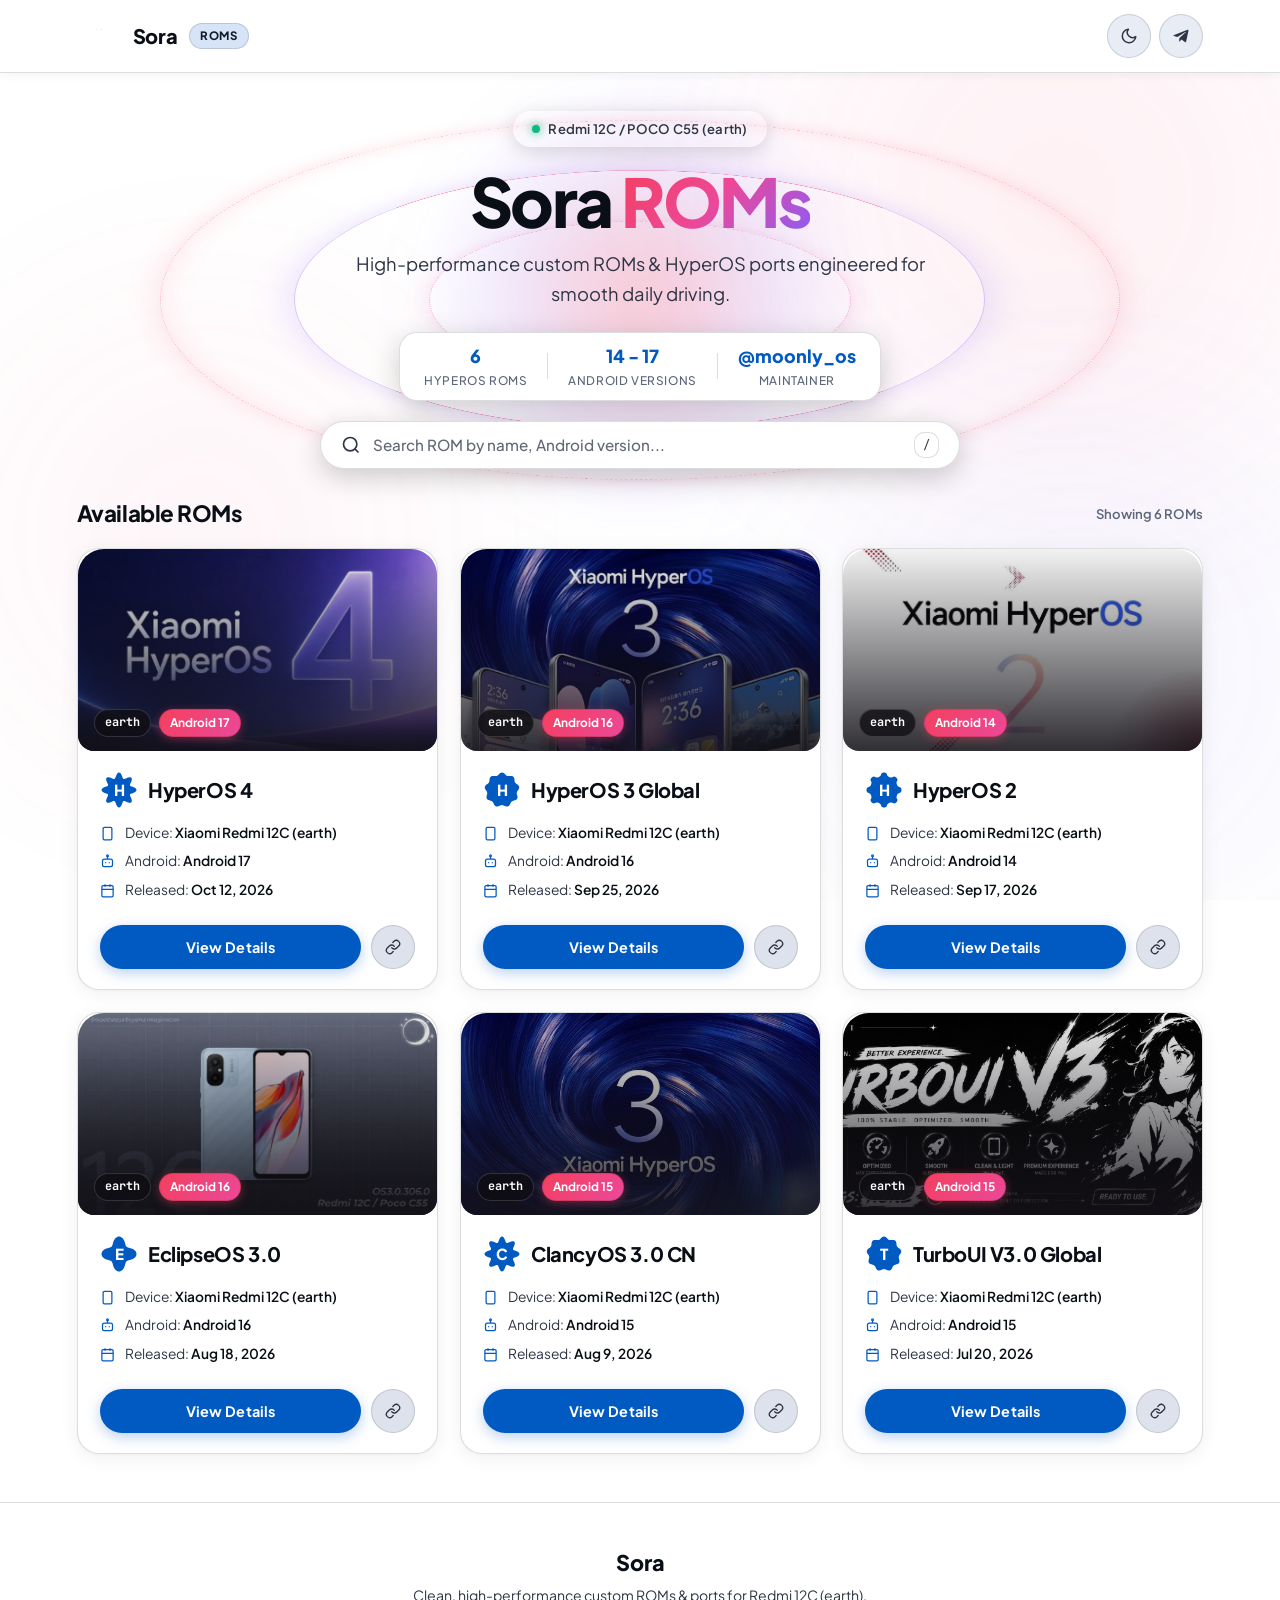
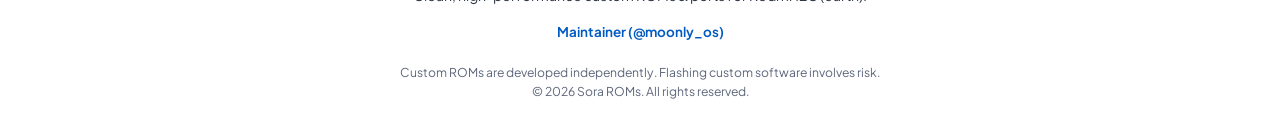
==== commit 2b8f8136: "feat: replace heavy meteors with ultra-lightweight grand cosmic orbit and aurora animation" ====
--- a/index.html
+++ b/index.html
@@ -27,7 +27,7 @@
     <meta property="og:title" content="Sora | Custom Android ROMs & Ports" />
     <meta property="og:description" content="High-performance custom ROMs and HyperOS ports for Xiaomi Redmi 12C / POCO C55." />
     <meta property="og:type" content="website" />
-    <link rel="icon" type="image/x-icon" href="favicon.ico" />
+    <link rel="icon" type="image/svg+xml" href="favicon.svg" />
     <link rel="preconnect" href="https://fonts.googleapis.com" />
     <link rel="preconnect" href="https://fonts.gstatic.com" crossorigin />
     <link href="https://fonts.googleapis.com/css2?family=Plus+Jakarta+Sans:wght@400;500;600;700;800;850&family=JetBrains+Mono:wght@400;500;600;700&display=swap" rel="stylesheet" />
@@ -38,40 +38,14 @@
 
     <!-- Modern Ambient Atmosphere Backdrop with Subtle Meteors -->
     <div class="modern-backdrop" aria-hidden="true">
-        <div class="ambient-glow glow-1"></div>
-        <div class="ambient-glow glow-2"></div>
-        <div class="ambient-glow glow-3"></div>
-        <div class="meteors-container">
-            <span class="meteor"></span>
-            <span class="meteor"></span>
-            <span class="meteor"></span>
-            <span class="meteor"></span>
-            <span class="meteor"></span>
-            <span class="meteor"></span>
-            <span class="meteor"></span>
-            <span class="meteor"></span>
-            <span class="meteor"></span>
-            <span class="meteor"></span>
-            <span class="meteor"></span>
-            <span class="meteor"></span>
-            <span class="meteor"></span>
-            <span class="meteor"></span>
-            <span class="meteor"></span>
-            <span class="meteor"></span>
-            <span class="meteor"></span>
-            <span class="meteor"></span>
-            <span class="meteor"></span>
-            <span class="meteor"></span>
-            <span class="meteor"></span>
-            <span class="meteor"></span>
-            <span class="meteor"></span>
-            <span class="meteor"></span>
-            <span class="meteor"></span>
-            <span class="meteor"></span>
-            <span class="meteor"></span>
-            <span class="meteor"></span>
-            <span class="meteor"></span>
-            <span class="meteor"></span>
+        <div class="cosmic-aurora aurora-1"></div>
+        <div class="cosmic-aurora aurora-2"></div>
+        <div class="cosmic-aurora aurora-3"></div>
+        <div class="cosmic-orbit-system">
+            <div class="orbit-ring ring-outer"></div>
+            <div class="orbit-ring ring-middle"></div>
+            <div class="orbit-ring ring-inner"></div>
+            <div class="orbit-core-glow"></div>
         </div>
     </div>
 
--- a/assets/css/style.css
+++ b/assets/css/style.css
@@ -3724,265 +3724,170 @@
 }
 
 /* ==========================================================================
-   Meteor / Shooting Star Background Animation (Triple Quantity & Hyper Intensity)
+   Cosmic Aurora & Giant 3D Orbital Rings (Ultra-Lightweight & Grand Scale)
+   Hardware-accelerated (will-change: transform) for 60-120 FPS zero-lag smoothness
    ========================================================================== */
-.meteors-container {
+
+/* Giant Cosmic Aurora Clouds */
+.cosmic-aurora {
     position: absolute;
+    border-radius: 50%;
+    filter: blur(90px);
+    pointer-events: none;
+    will-change: transform;
+    opacity: 0.45;
+}
+
+[data-theme="light"] .cosmic-aurora {
+    opacity: 0.22;
+}
+
+.aurora-1 {
+    width: clamp(550px, 65vw, 950px);
+    height: clamp(550px, 65vw, 950px);
+    background: radial-gradient(circle, rgba(244, 63, 94, 0.4) 0%, rgba(236, 72, 153, 0.18) 45%, transparent 70%);
+    top: -220px;
+    left: 50%;
+    animation: auroraDrift1 20s ease-in-out infinite alternate;
+}
+
+.aurora-2 {
+    width: clamp(480px, 55vw, 800px);
+    height: clamp(480px, 55vw, 800px);
+    background: radial-gradient(circle, rgba(139, 92, 246, 0.35) 0%, rgba(99, 102, 241, 0.15) 50%, transparent 70%);
+    top: 35%;
+    right: -150px;
+    animation: auroraDrift2 25s ease-in-out infinite alternate;
+}
+
+.aurora-3 {
+    width: clamp(450px, 50vw, 750px);
+    height: clamp(450px, 50vw, 750px);
+    background: radial-gradient(circle, rgba(236, 72, 153, 0.28) 0%, rgba(244, 63, 94, 0.12) 50%, transparent 70%);
+    bottom: 5%;
+    left: -120px;
+    animation: auroraDrift3 22s ease-in-out infinite alternate;
+}
+
+@keyframes auroraDrift1 {
+    0% {
+        transform: translateX(-50%) translate3d(0, 0, 0) scale(1);
+    }
+    50% {
+        transform: translateX(-50%) translate3d(50px, 35px, 0) scale(1.08);
+    }
+    100% {
+        transform: translateX(-50%) translate3d(-50px, -25px, 0) scale(0.95);
+    }
+}
+
+@keyframes auroraDrift2 {
+    0% {
+        transform: translate3d(0, 0, 0) scale(1);
+    }
+    50% {
+        transform: translate3d(-40px, 45px, 0) scale(1.1);
+    }
+    100% {
+        transform: translate3d(30px, -35px, 0) scale(0.92);
+    }
+}
+
+@keyframes auroraDrift3 {
+    0% {
+        transform: translate3d(0, 0, 0) scale(0.95);
+    }
+    50% {
+        transform: translate3d(45px, -30px, 0) scale(1.06);
+    }
+    100% {
+        transform: translate3d(-35px, 35px, 0) scale(1);
+    }
+}
+
+/* Giant 3D Cosmic Orbital System */
+.cosmic-orbit-system {
+    position: absolute;
+    top: -180px;
+    left: 50%;
+    transform: translateX(-50%);
+    width: clamp(600px, 75vw, 1000px);
+    height: clamp(600px, 75vw, 1000px);
+    pointer-events: none;
+    z-index: 0;
+}
+
+.orbit-ring {
+    position: absolute;
+    border-radius: 50%;
+    will-change: transform;
+}
+
+.ring-outer {
     inset: 0;
-    pointer-events: none;
-    overflow: hidden;
-    z-index: 0;
-}
-
-.meteor {
+    border: 1.5px dashed rgba(244, 63, 94, 0.35);
+    box-shadow: 0 0 35px rgba(244, 63, 94, 0.15), inset 0 0 35px rgba(244, 63, 94, 0.12);
+    transform: rotateX(68deg) rotateZ(0deg);
+    animation: orbitSpinOuter 48s linear infinite;
+}
+
+.ring-middle {
+    inset: 14%;
+    border: 1.5px solid rgba(139, 92, 246, 0.32);
+    border-top-color: rgba(244, 63, 94, 0.65);
+    border-bottom-color: rgba(236, 72, 153, 0.65);
+    box-shadow: 0 0 45px rgba(139, 92, 246, 0.2);
+    transform: rotateX(68deg) rotateZ(360deg);
+    animation: orbitSpinInner 36s linear infinite;
+}
+
+.ring-inner {
+    inset: 28%;
+    border: 1px dashed rgba(236, 72, 153, 0.38);
+    box-shadow: 0 0 25px rgba(236, 72, 153, 0.15);
+    transform: rotateX(68deg) rotateZ(0deg);
+    animation: orbitSpinOuter 26s linear infinite;
+}
+
+.orbit-core-glow {
     position: absolute;
-    width: 350px;
-    height: 2.5px;
-    background: linear-gradient(90deg, #ffffff 0%, rgba(255, 255, 255, 1) 25%, rgba(244, 63, 94, 0.9) 60%, rgba(139, 92, 246, 0.6) 85%, transparent 100%);
-    transform: rotate(-35deg);
-    opacity: 0;
-    filter: drop-shadow(0 0 8px #ffffff) drop-shadow(0 0 16px rgba(244, 63, 94, 0.85)) drop-shadow(0 0 28px rgba(139, 92, 246, 0.6));
-    animation: meteorShower 6s infinite ease-out;
-}
-
-.meteor::before {
-    content: '';
-    position: absolute;
-    top: -1.5px;
-    left: 0;
-    width: 5px;
-    height: 5px;
+    top: 50%;
+    left: 50%;
+    width: 45%;
+    height: 45%;
+    transform: translate(-50%, -50%);
     border-radius: 50%;
-    background: #ffffff;
-    box-shadow: 0 0 10px 3px #ffffff, 0 0 22px 6px rgba(244, 63, 94, 0.9), 0 0 35px 10px rgba(139, 92, 246, 0.7);
-}
-
-@keyframes meteorShower {
+    background: radial-gradient(circle, rgba(244, 63, 94, 0.3) 0%, rgba(139, 92, 246, 0.14) 45%, transparent 70%);
+    filter: blur(35px);
+    animation: corePulseGlow 9s ease-in-out infinite alternate;
+    will-change: transform, opacity;
+}
+
+@keyframes orbitSpinOuter {
+    from {
+        transform: rotateX(68deg) rotateZ(0deg);
+    }
+    to {
+        transform: rotateX(68deg) rotateZ(360deg);
+    }
+}
+
+@keyframes orbitSpinInner {
+    from {
+        transform: rotateX(68deg) rotateZ(360deg);
+    }
+    to {
+        transform: rotateX(68deg) rotateZ(0deg);
+    }
+}
+
+@keyframes corePulseGlow {
     0% {
-        opacity: 0;
-        transform: rotate(-35deg) translateX(0) scale(0.8);
-    }
-    5% {
+        transform: translate(-50%, -50%) scale(0.9);
+        opacity: 0.65;
+    }
+    100% {
+        transform: translate(-50%, -50%) scale(1.15);
         opacity: 1;
     }
-    18% {
-        opacity: 0;
-        transform: rotate(-35deg) translateX(-1100px) scale(1.15);
-    }
-    100% {
-        opacity: 0;
-        transform: rotate(-35deg) translateX(-1100px);
-    }
-}
-
-/* Staggered natural timing & positions for 30 meteors with ~350px trails */
-.meteor:nth-child(1) {
-    top: 2%;
-    right: 8%;
-    animation-delay: 0.2s;
-    animation-duration: 4.2s;
-    width: 340px;
-}
-.meteor:nth-child(2) {
-    top: 12%;
-    right: 28%;
-    animation-delay: 0.8s;
-    animation-duration: 4.8s;
-    width: 360px;
-}
-.meteor:nth-child(3) {
-    top: 7%;
-    right: 55%;
-    animation-delay: 1.4s;
-    animation-duration: 4s;
-    width: 300px;
-}
-.meteor:nth-child(4) {
-    top: 22%;
-    right: 14%;
-    animation-delay: 0.5s;
-    animation-duration: 4.5s;
-    width: 380px;
-}
-.meteor:nth-child(5) {
-    top: 32%;
-    right: 42%;
-    animation-delay: 1.9s;
-    animation-duration: 3.8s;
-    width: 320px;
-}
-.meteor:nth-child(6) {
-    top: 18%;
-    right: 75%;
-    animation-delay: 2.3s;
-    animation-duration: 4.6s;
-    width: 350px;
-}
-.meteor:nth-child(7) {
-    top: 42%;
-    right: 5%;
-    animation-delay: 1.1s;
-    animation-duration: 4.1s;
-    width: 360px;
-}
-.meteor:nth-child(8) {
-    top: 52%;
-    right: 30%;
-    animation-delay: 2.7s;
-    animation-duration: 4.4s;
-    width: 310px;
-}
-.meteor:nth-child(9) {
-    top: 28%;
-    right: 62%;
-    animation-delay: 3.1s;
-    animation-duration: 3.9s;
-    width: 340px;
-}
-.meteor:nth-child(10) {
-    top: 62%;
-    right: 18%;
-    animation-delay: 1.6s;
-    animation-duration: 4.7s;
-    width: 370px;
-}
-.meteor:nth-child(11) {
-    top: 72%;
-    right: 48%;
-    animation-delay: 3.5s;
-    animation-duration: 4.2s;
-    width: 290px;
-}
-.meteor:nth-child(12) {
-    top: 38%;
-    right: 82%;
-    animation-delay: 2.1s;
-    animation-duration: 4.5s;
-    width: 350px;
-}
-.meteor:nth-child(13) {
-    top: 15%;
-    right: 38%;
-    animation-delay: 3.9s;
-    animation-duration: 4s;
-    width: 360px;
-}
-.meteor:nth-child(14) {
-    top: 82%;
-    right: 12%;
-    animation-delay: 2.5s;
-    animation-duration: 4.3s;
-    width: 330px;
-}
-.meteor:nth-child(15) {
-    top: 58%;
-    right: 58%;
-    animation-delay: 4.2s;
-    animation-duration: 3.7s;
-    width: 380px;
-}
-.meteor:nth-child(16) {
-    top: 48%;
-    right: 78%;
-    animation-delay: 3.2s;
-    animation-duration: 4.6s;
-    width: 310px;
-}
-.meteor:nth-child(17) {
-    top: 5%;
-    right: 45%;
-    animation-delay: 4.5s;
-    animation-duration: 4.1s;
-    width: 350px;
-}
-.meteor:nth-child(18) {
-    top: 25%;
-    right: 2%;
-    animation-delay: 0.9s;
-    animation-duration: 4.4s;
-    width: 340px;
-}
-.meteor:nth-child(19) {
-    top: 68%;
-    right: 35%;
-    animation-delay: 4.8s;
-    animation-duration: 3.9s;
-    width: 360px;
-}
-.meteor:nth-child(20) {
-    top: 88%;
-    right: 25%;
-    animation-delay: 3.7s;
-    animation-duration: 4.5s;
-    width: 320px;
-}
-.meteor:nth-child(21) {
-    top: 35%;
-    right: 22%;
-    animation-delay: 5.1s;
-    animation-duration: 4.2s;
-    width: 370px;
-}
-.meteor:nth-child(22) {
-    top: 78%;
-    right: 65%;
-    animation-delay: 5.4s;
-    animation-duration: 4s;
-    width: 300px;
-}
-.meteor:nth-child(23) {
-    top: 10%;
-    right: 90%;
-    animation-delay: 2.9s;
-    animation-duration: 4.8s;
-    width: 350px;
-}
-.meteor:nth-child(24) {
-    top: 45%;
-    right: 50%;
-    animation-delay: 5.7s;
-    animation-duration: 3.8s;
-    width: 360px;
-}
-.meteor:nth-child(25) {
-    top: 65%;
-    right: 80%;
-    animation-delay: 4.4s;
-    animation-duration: 4.3s;
-    width: 330px;
-}
-.meteor:nth-child(26) {
-    top: 92%;
-    right: 42%;
-    animation-delay: 6s;
-    animation-duration: 4.1s;
-    width: 380px;
-}
-.meteor:nth-child(27) {
-    top: 16%;
-    right: 18%;
-    animation-delay: 3.4s;
-    animation-duration: 4.6s;
-    width: 320px;
-}
-.meteor:nth-child(28) {
-    top: 55%;
-    right: 10%;
-    animation-delay: 6.3s;
-    animation-duration: 3.9s;
-    width: 350px;
-}
-.meteor:nth-child(29) {
-    top: 85%;
-    right: 55%;
-    animation-delay: 5s;
-    animation-duration: 4.4s;
-    width: 360px;
-}
-.meteor:nth-child(30) {
-    top: 30%;
-    right: 95%;
-    animation-delay: 6.6s;
-    animation-duration: 4.2s;
-    width: 340px;
-}
+}
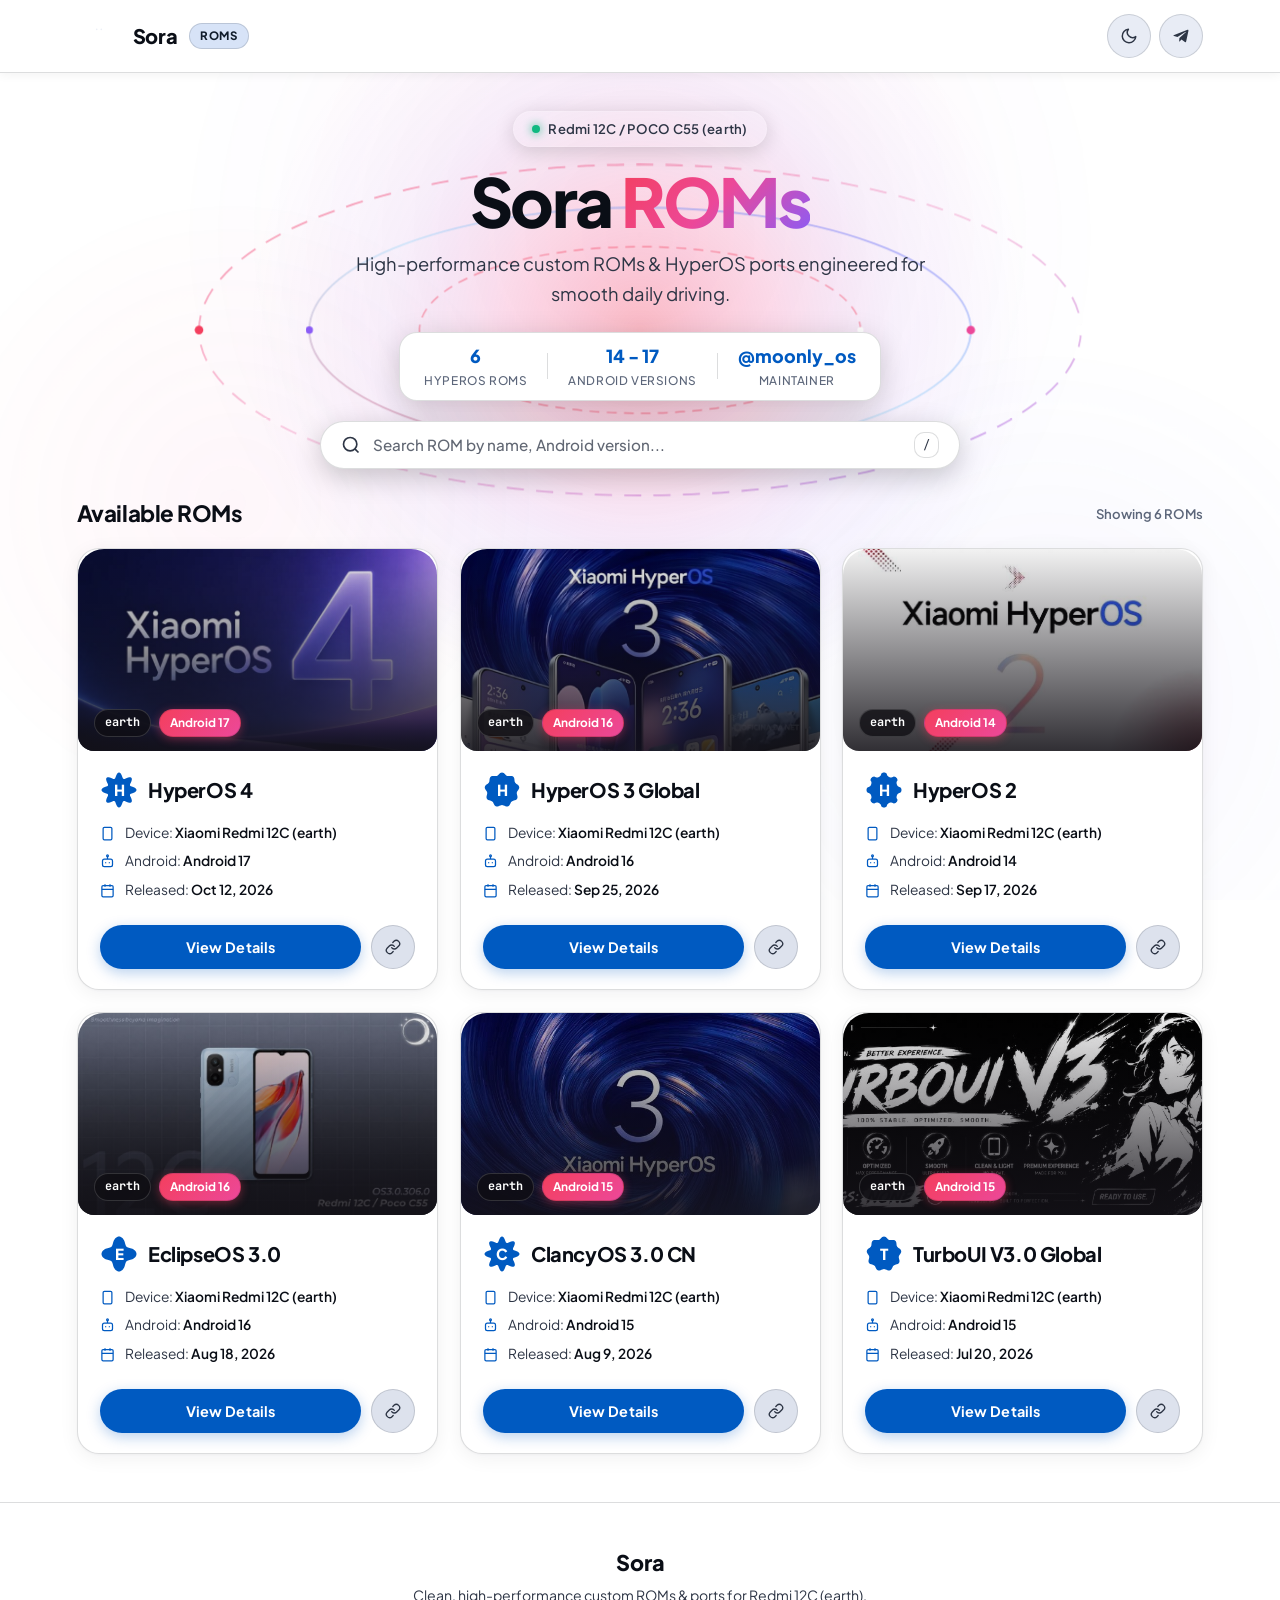
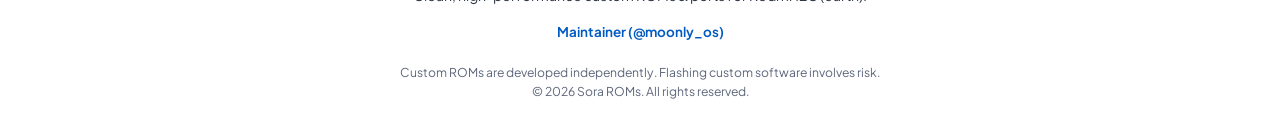
==== commit 04efac05: "perf(mobile): eliminate scroll lag on Android using zero-blur SVG celestial orbits and hardware-isol" ====
--- a/index.html
+++ b/index.html
@@ -38,15 +38,48 @@
 
     <!-- Modern Ambient Atmosphere Backdrop with Subtle Meteors -->
     <div class="modern-backdrop" aria-hidden="true">
-        <div class="cosmic-aurora aurora-1"></div>
-        <div class="cosmic-aurora aurora-2"></div>
-        <div class="cosmic-aurora aurora-3"></div>
-        <div class="cosmic-orbit-system">
-            <div class="orbit-ring ring-outer"></div>
-            <div class="orbit-ring ring-middle"></div>
-            <div class="orbit-ring ring-inner"></div>
-            <div class="orbit-core-glow"></div>
-        </div>
+        <!-- Smooth Zero-Blur GPU Radial Nebulae (Lightweight & Grand Scale) -->
+        <div class="nebula-cloud nebula-1"></div>
+        <div class="nebula-cloud nebula-2"></div>
+        <div class="nebula-cloud nebula-3"></div>
+        
+        <!-- Giant Celestial Orbit SVG (Zero Repaint, Pure GPU 60-120 FPS on Android) -->
+        <svg class="celestial-orbit-svg" viewBox="0 0 800 800" fill="none" xmlns="http://www.w3.org/2000/svg">
+            <defs>
+                <radialGradient id="celestialCore" cx="50%" cy="50%" r="50%">
+                    <stop offset="0%" stop-color="#f43f5e" stop-opacity="0.32" />
+                    <stop offset="35%" stop-color="#ec4899" stop-opacity="0.16" />
+                    <stop offset="65%" stop-color="#8b5cf6" stop-opacity="0.06" />
+                    <stop offset="100%" stop-color="#8b5cf6" stop-opacity="0" />
+                </radialGradient>
+                <linearGradient id="orbitGrad1" x1="0%" y1="0%" x2="100%" y2="100%">
+                    <stop offset="0%" stop-color="#f43f5e" stop-opacity="0.55" />
+                    <stop offset="50%" stop-color="#ec4899" stop-opacity="0.25" />
+                    <stop offset="100%" stop-color="#8b5cf6" stop-opacity="0.55" />
+                </linearGradient>
+                <linearGradient id="orbitGrad2" x1="100%" y1="0%" x2="0%" y2="100%">
+                    <stop offset="0%" stop-color="#8b5cf6" stop-opacity="0.6" />
+                    <stop offset="50%" stop-color="#38bdf8" stop-opacity="0.2" />
+                    <stop offset="100%" stop-color="#f43f5e" stop-opacity="0.5" />
+                </linearGradient>
+            </defs>
+            <circle cx="400" cy="400" r="320" fill="url(#celestialCore)" />
+            <g class="orbit-group-outer">
+                <ellipse cx="400" cy="400" rx="360" ry="135" stroke="url(#orbitGrad1)" stroke-width="1.5" stroke-dasharray="14 10" />
+                <circle cx="760" cy="400" r="4.5" fill="#ffffff" />
+                <circle cx="40" cy="400" r="3.5" fill="#f43f5e" />
+            </g>
+            <g class="orbit-group-middle">
+                <ellipse cx="400" cy="400" rx="270" ry="100" stroke="url(#orbitGrad2)" stroke-width="1.5" />
+                <circle cx="670" cy="400" r="3.5" fill="#ec4899" />
+                <circle cx="130" cy="400" r="3" fill="#8b5cf6" />
+            </g>
+            <g class="orbit-group-inner">
+                <ellipse cx="400" cy="400" rx="180" ry="68" stroke="rgba(244, 63, 94, 0.45)" stroke-width="1.2" stroke-dasharray="8 6" />
+                <circle cx="580" cy="400" r="2.5" fill="#ffffff" />
+            </g>
+        </svg>
+    </div>
     </div>
 
     <div id="app">
--- a/assets/css/style.css
+++ b/assets/css/style.css
@@ -3488,53 +3488,120 @@
 }
 
 /* ==========================================================================
-   Sora Modern Redesign Overrides
+   Sora Modern Redesign Overrides (Mobile-Optimized 60-120 FPS Android Performance)
    ========================================================================== */
 
-/* Modern Glowing Ambient Backdrop */
+/* Hardware-Isolated Backdrop: zero paint/layout cost during scroll */
 .modern-backdrop {
     position: fixed;
     inset: 0;
     pointer-events: none;
     z-index: 0;
     overflow: hidden;
-}
-
-.ambient-glow {
+    contain: strict;
+    transform: translateZ(0);
+    -webkit-transform: translateZ(0);
+    backface-visibility: hidden;
+    -webkit-backface-visibility: hidden;
+}
+
+/* Zero-Blur Pure GPU Radial Nebulae (looks soft & grand, 0ms blur overhead) */
+.nebula-cloud {
     position: absolute;
     border-radius: 50%;
-    filter: blur(120px);
-    opacity: 0.35;
     pointer-events: none;
-}
-
-.glow-1 {
-    width: 650px;
-    height: 650px;
-    background: radial-gradient(circle, rgba(244, 63, 94, 0.42) 0%, rgba(239, 68, 68, 0.1) 70%, transparent 100%);
+    will-change: transform;
+    opacity: 0.45;
+}
+
+[data-theme="light"] .nebula-cloud {
+    opacity: 0.22;
+}
+
+.nebula-1 {
+    width: clamp(550px, 75vw, 950px);
+    height: clamp(550px, 75vw, 950px);
+    background: radial-gradient(circle, rgba(244, 63, 94, 0.3) 0%, rgba(236, 72, 153, 0.14) 38%, rgba(139, 92, 246, 0.05) 58%, transparent 72%);
+    top: -240px;
+    left: 50%;
+    transform: translateX(-50%) translateZ(0);
+    animation: nebulaDrift1 24s ease-in-out infinite alternate;
+}
+
+.nebula-2 {
+    width: clamp(450px, 60vw, 800px);
+    height: clamp(450px, 60vw, 800px);
+    background: radial-gradient(circle, rgba(139, 92, 246, 0.26) 0%, rgba(99, 102, 241, 0.1) 40%, transparent 68%);
+    top: 35%;
+    right: -150px;
+    transform: translateZ(0);
+    animation: nebulaDrift2 28s ease-in-out infinite alternate;
+}
+
+.nebula-3 {
+    width: clamp(420px, 55vw, 750px);
+    height: clamp(420px, 55vw, 750px);
+    background: radial-gradient(circle, rgba(236, 72, 153, 0.22) 0%, rgba(244, 63, 94, 0.08) 42%, transparent 65%);
+    bottom: 5%;
+    left: -120px;
+    transform: translateZ(0);
+    animation: nebulaDrift3 26s ease-in-out infinite alternate;
+}
+
+@keyframes nebulaDrift1 {
+    0% { transform: translateX(-50%) translate3d(0, 0, 0) scale(1); }
+    100% { transform: translateX(-50%) translate3d(40px, 30px, 0) scale(1.06); }
+}
+
+@keyframes nebulaDrift2 {
+    0% { transform: translate3d(0, 0, 0) scale(1); }
+    100% { transform: translate3d(-35px, 35px, 0) scale(1.08); }
+}
+
+@keyframes nebulaDrift3 {
+    0% { transform: translate3d(0, 0, 0) scale(1); }
+    100% { transform: translate3d(35px, -25px, 0) scale(1.05); }
+}
+
+/* Giant Celestial Orbit SVG (Grand Scale & Zero CPU Repaint) */
+.celestial-orbit-svg {
+    position: absolute;
     top: -160px;
     left: 50%;
-    transform: translateX(-50%);
-}
-
-.glow-2 {
-    width: 500px;
-    height: 500px;
-    background: radial-gradient(circle, rgba(99, 102, 241, 0.3) 0%, rgba(139, 92, 246, 0.08) 70%, transparent 100%);
-    top: 35%;
-    right: -120px;
-}
-
-.glow-3 {
-    width: 450px;
-    height: 450px;
-    background: radial-gradient(circle, rgba(236, 72, 153, 0.22) 0%, transparent 70%);
-    bottom: 8%;
-    left: -100px;
-}
-
-[data-theme="light"] .ambient-glow {
-    opacity: 0.16;
+    transform: translateX(-50%) translateZ(0);
+    width: clamp(550px, 85vw, 980px);
+    height: clamp(550px, 85vw, 980px);
+    pointer-events: none;
+    contain: strict;
+    overflow: visible;
+}
+
+.orbit-group-outer {
+    transform-origin: 400px 400px;
+    animation: svgSpinOuter 50s linear infinite;
+    will-change: transform;
+}
+
+.orbit-group-middle {
+    transform-origin: 400px 400px;
+    animation: svgSpinInner 38s linear infinite;
+    will-change: transform;
+}
+
+.orbit-group-inner {
+    transform-origin: 400px 400px;
+    animation: svgSpinOuter 26s linear infinite;
+    will-change: transform;
+}
+
+@keyframes svgSpinOuter {
+    from { transform: rotate(0deg); }
+    to { transform: rotate(360deg); }
+}
+
+@keyframes svgSpinInner {
+    from { transform: rotate(360deg); }
+    to { transform: rotate(0deg); }
 }
 
 /* Modern Hero */
@@ -3559,7 +3626,6 @@
     font-weight: 600;
     letter-spacing: 0.02em;
     color: var(--text-secondary);
-    backdrop-filter: blur(16px);
     margin-bottom: 18px;
     box-shadow: 0 4px 20px rgba(0, 0, 0, 0.15);
 }
@@ -3612,7 +3678,6 @@
     padding: 10px 24px;
     border-radius: 18px;
     box-shadow: 0 8px 30px rgba(0, 0, 0, 0.18);
-    backdrop-filter: blur(16px);
 }
 
 .hero-stat-item {
@@ -3707,7 +3772,22 @@
     box-shadow: 0 2px 10px rgba(244, 63, 94, 0.4);
 }
 
-@media (max-width: 600px) {
+/* Mobile & Android High-Performance Scrolling */
+@media (max-width: 768px) {
+    /* Kill GPU blur bottlenecks during scroll */
+    nav {
+        background: rgba(20, 18, 24, 0.96) !important;
+        backdrop-filter: none !important;
+        -webkit-backdrop-filter: none !important;
+    }
+    
+    .hero-chip,
+    .modern-hero-stats {
+        backdrop-filter: none !important;
+        -webkit-backdrop-filter: none !important;
+        background: var(--surface-card) !important;
+    }
+    
     .modern-hero {
         padding: 24px 14px 16px 14px;
     }
@@ -3721,173 +3801,8 @@
         width: calc(100% - 28px);
         margin: 0 14px 14px 14px;
     }
-}
-
-/* ==========================================================================
-   Cosmic Aurora & Giant 3D Orbital Rings (Ultra-Lightweight & Grand Scale)
-   Hardware-accelerated (will-change: transform) for 60-120 FPS zero-lag smoothness
-   ========================================================================== */
-
-/* Giant Cosmic Aurora Clouds */
-.cosmic-aurora {
-    position: absolute;
-    border-radius: 50%;
-    filter: blur(90px);
-    pointer-events: none;
-    will-change: transform;
-    opacity: 0.45;
-}
-
-[data-theme="light"] .cosmic-aurora {
-    opacity: 0.22;
-}
-
-.aurora-1 {
-    width: clamp(550px, 65vw, 950px);
-    height: clamp(550px, 65vw, 950px);
-    background: radial-gradient(circle, rgba(244, 63, 94, 0.4) 0%, rgba(236, 72, 153, 0.18) 45%, transparent 70%);
-    top: -220px;
-    left: 50%;
-    animation: auroraDrift1 20s ease-in-out infinite alternate;
-}
-
-.aurora-2 {
-    width: clamp(480px, 55vw, 800px);
-    height: clamp(480px, 55vw, 800px);
-    background: radial-gradient(circle, rgba(139, 92, 246, 0.35) 0%, rgba(99, 102, 241, 0.15) 50%, transparent 70%);
-    top: 35%;
-    right: -150px;
-    animation: auroraDrift2 25s ease-in-out infinite alternate;
-}
-
-.aurora-3 {
-    width: clamp(450px, 50vw, 750px);
-    height: clamp(450px, 50vw, 750px);
-    background: radial-gradient(circle, rgba(236, 72, 153, 0.28) 0%, rgba(244, 63, 94, 0.12) 50%, transparent 70%);
-    bottom: 5%;
-    left: -120px;
-    animation: auroraDrift3 22s ease-in-out infinite alternate;
-}
-
-@keyframes auroraDrift1 {
-    0% {
-        transform: translateX(-50%) translate3d(0, 0, 0) scale(1);
-    }
-    50% {
-        transform: translateX(-50%) translate3d(50px, 35px, 0) scale(1.08);
-    }
-    100% {
-        transform: translateX(-50%) translate3d(-50px, -25px, 0) scale(0.95);
-    }
-}
-
-@keyframes auroraDrift2 {
-    0% {
-        transform: translate3d(0, 0, 0) scale(1);
-    }
-    50% {
-        transform: translate3d(-40px, 45px, 0) scale(1.1);
-    }
-    100% {
-        transform: translate3d(30px, -35px, 0) scale(0.92);
-    }
-}
-
-@keyframes auroraDrift3 {
-    0% {
-        transform: translate3d(0, 0, 0) scale(0.95);
-    }
-    50% {
-        transform: translate3d(45px, -30px, 0) scale(1.06);
-    }
-    100% {
-        transform: translate3d(-35px, 35px, 0) scale(1);
-    }
-}
-
-/* Giant 3D Cosmic Orbital System */
-.cosmic-orbit-system {
-    position: absolute;
-    top: -180px;
-    left: 50%;
-    transform: translateX(-50%);
-    width: clamp(600px, 75vw, 1000px);
-    height: clamp(600px, 75vw, 1000px);
-    pointer-events: none;
-    z-index: 0;
-}
-
-.orbit-ring {
-    position: absolute;
-    border-radius: 50%;
-    will-change: transform;
-}
-
-.ring-outer {
-    inset: 0;
-    border: 1.5px dashed rgba(244, 63, 94, 0.35);
-    box-shadow: 0 0 35px rgba(244, 63, 94, 0.15), inset 0 0 35px rgba(244, 63, 94, 0.12);
-    transform: rotateX(68deg) rotateZ(0deg);
-    animation: orbitSpinOuter 48s linear infinite;
-}
-
-.ring-middle {
-    inset: 14%;
-    border: 1.5px solid rgba(139, 92, 246, 0.32);
-    border-top-color: rgba(244, 63, 94, 0.65);
-    border-bottom-color: rgba(236, 72, 153, 0.65);
-    box-shadow: 0 0 45px rgba(139, 92, 246, 0.2);
-    transform: rotateX(68deg) rotateZ(360deg);
-    animation: orbitSpinInner 36s linear infinite;
-}
-
-.ring-inner {
-    inset: 28%;
-    border: 1px dashed rgba(236, 72, 153, 0.38);
-    box-shadow: 0 0 25px rgba(236, 72, 153, 0.15);
-    transform: rotateX(68deg) rotateZ(0deg);
-    animation: orbitSpinOuter 26s linear infinite;
-}
-
-.orbit-core-glow {
-    position: absolute;
-    top: 50%;
-    left: 50%;
-    width: 45%;
-    height: 45%;
-    transform: translate(-50%, -50%);
-    border-radius: 50%;
-    background: radial-gradient(circle, rgba(244, 63, 94, 0.3) 0%, rgba(139, 92, 246, 0.14) 45%, transparent 70%);
-    filter: blur(35px);
-    animation: corePulseGlow 9s ease-in-out infinite alternate;
-    will-change: transform, opacity;
-}
-
-@keyframes orbitSpinOuter {
-    from {
-        transform: rotateX(68deg) rotateZ(0deg);
-    }
-    to {
-        transform: rotateX(68deg) rotateZ(360deg);
-    }
-}
-
-@keyframes orbitSpinInner {
-    from {
-        transform: rotateX(68deg) rotateZ(360deg);
-    }
-    to {
-        transform: rotateX(68deg) rotateZ(0deg);
-    }
-}
-
-@keyframes corePulseGlow {
-    0% {
-        transform: translate(-50%, -50%) scale(0.9);
-        opacity: 0.65;
-    }
-    100% {
-        transform: translate(-50%, -50%) scale(1.15);
-        opacity: 1;
-    }
-}
+
+    html, body {
+        -webkit-overflow-scrolling: touch;
+    }
+}
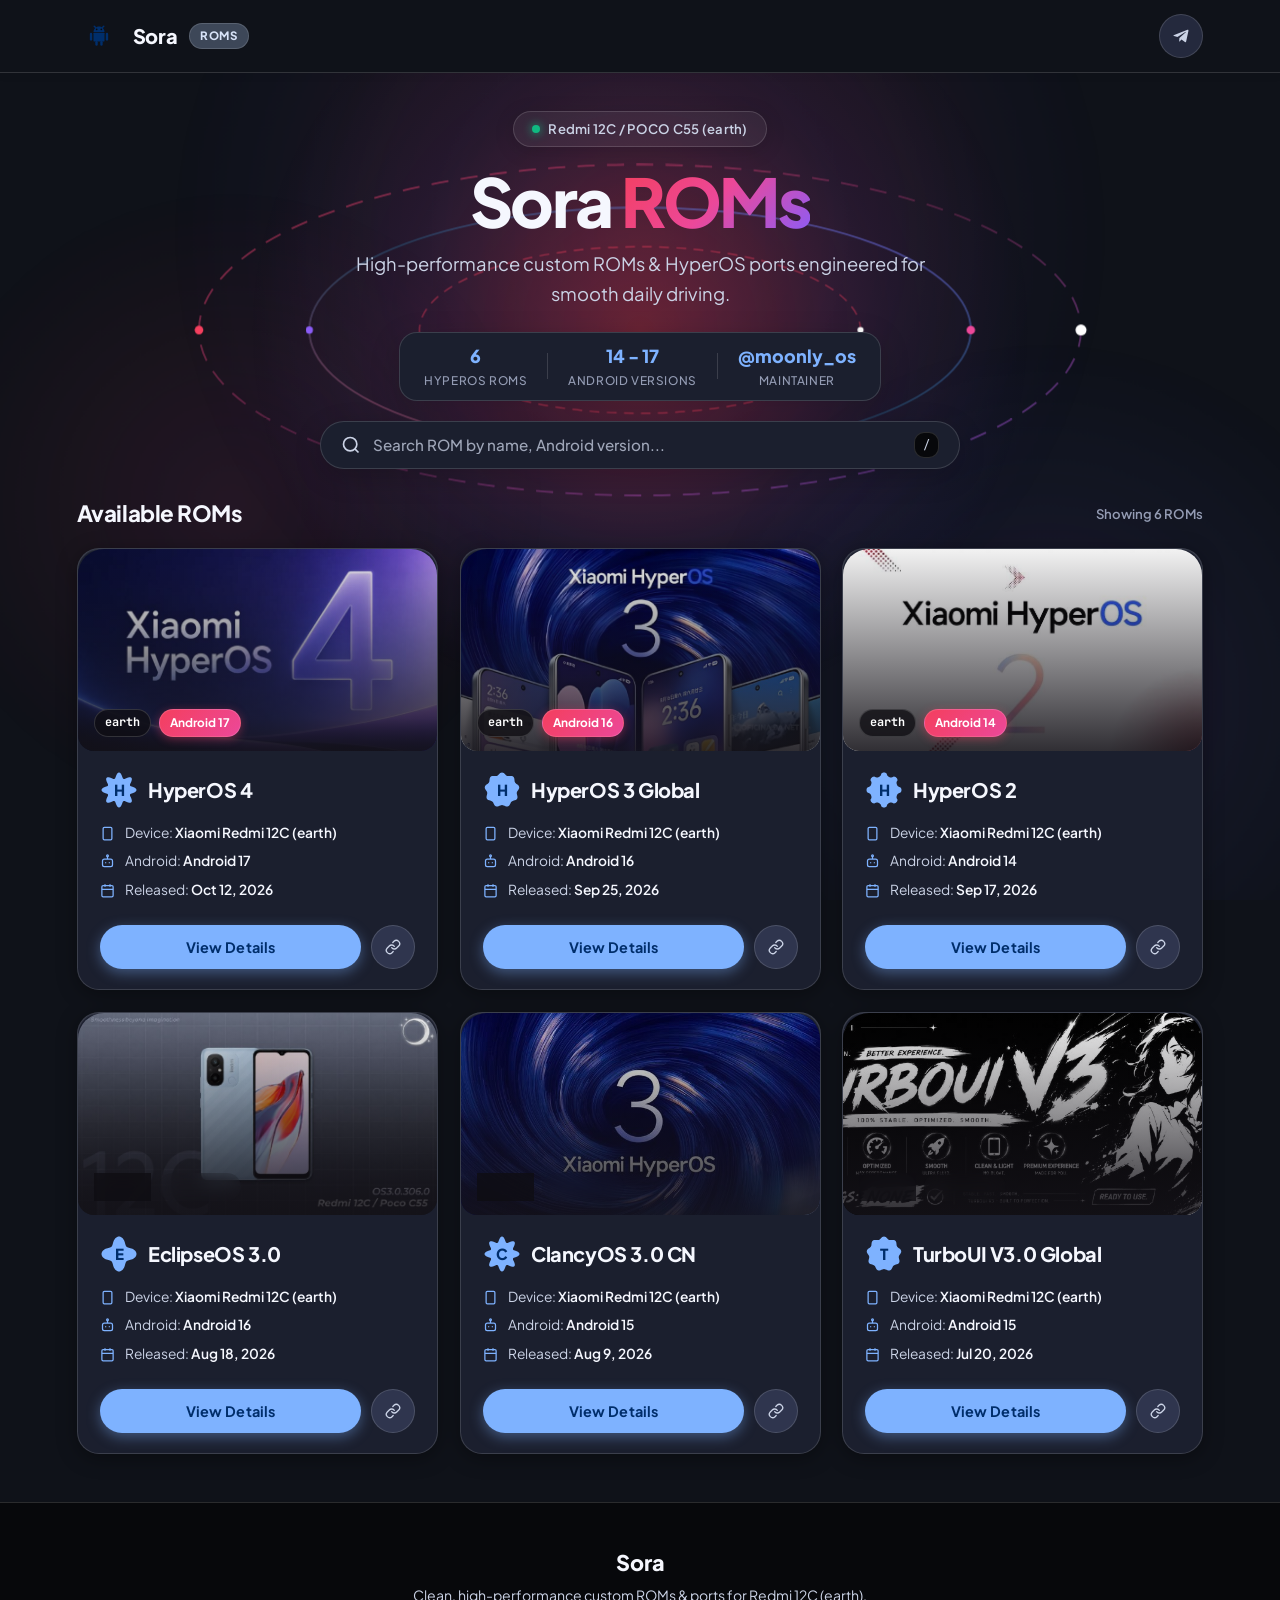
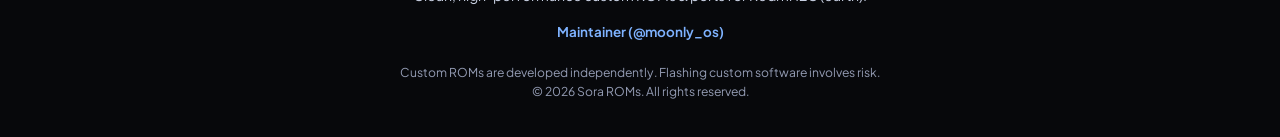
==== commit 8b411940: "feat: enforce dark mode exclusively and remove light mode toggle" ====
--- a/index.html
+++ b/index.html
@@ -1,5 +1,5 @@
 <!DOCTYPE html>
-<html lang="en" data-css-theme="-red">
+<html lang="en" data-theme="dark" data-css-theme="-red">
 <head>
     <meta charset="UTF-8" />
     <meta name="viewport" content="width=device-width, initial-scale=1.0, viewport-fit=cover" />
@@ -13,12 +13,9 @@
             }
             window.scrollTo(0, 0);
             try {
-                const saved = localStorage.getItem('sora-theme') || localStorage.getItem('butterscotch-theme');
-                const systemDark = window.matchMedia('(prefers-color-scheme: dark)').matches;
-                const theme = saved || (systemDark ? 'dark' : 'light');
-                document.documentElement.setAttribute('data-theme', theme);
-                const metaTheme = document.getElementById('meta-theme-color');
-                if (metaTheme) metaTheme.setAttribute('content', theme === 'light' ? '#f8fafc' : '#07080a');
+                document.documentElement.setAttribute('data-theme', 'dark');
+                localStorage.setItem('sora-theme', 'dark');
+                localStorage.removeItem('butterscotch-theme');
             } catch (e) {}
         })();
         window.addEventListener('pageshow', function() { window.scrollTo(0, 0); });
@@ -112,22 +109,6 @@
                     <span class="pulse-dot"></span>
                     <span>DEBUG MODE</span>
                 </div>
-                <button id="theme-toggle-btn" class="btn-icon" aria-label="Toggle theme" title="Toggle Light / Dark mode">
-                    <svg id="theme-icon-sun" width="18" height="18" viewBox="0 0 24 24" fill="none" stroke="currentColor" stroke-width="2" stroke-linecap="round" stroke-linejoin="round">
-                        <circle cx="12" cy="12" r="5"></circle>
-                        <line x1="12" y1="1" x2="12" y2="3"></line>
-                        <line x1="12" y1="21" x2="12" y2="23"></line>
-                        <line x1="4.22" y1="4.22" x2="5.64" y2="5.64"></line>
-                        <line x1="18.36" y1="18.36" x2="19.78" y2="19.78"></line>
-                        <line x1="1" y1="12" x2="3" y2="12"></line>
-                        <line x1="21" y1="12" x2="23" y2="12"></line>
-                        <line x1="4.22" y1="19.78" x2="5.64" y2="18.36"></line>
-                        <line x1="18.36" y1="5.64" x2="19.78" y2="4.22"></line>
-                    </svg>
-                    <svg id="theme-icon-moon" style="display: none;" width="18" height="18" viewBox="0 0 24 24" fill="none" stroke="currentColor" stroke-width="2" stroke-linecap="round" stroke-linejoin="round">
-                        <path d="M21 12.79A9 9 0 1 1 11.21 3 7 7 0 0 0 21 12.79z"></path>
-                    </svg>
-                </button>
                 <a href="https://t.me/moonly_os" target="_blank" rel="noopener noreferrer" class="btn-icon tg-btn" title="Telegram Maintainer (@moonly_os)" aria-label="Telegram Maintainer">
                     <svg width="18" height="18" viewBox="0 0 24 24" fill="currentColor">
                         <path d="m20.665 3.717-17.73 6.837c-1.21.486-1.203 1.161-.222 1.462l4.552 1.42 10.532-6.645c.498-.303.953-.14.579.192l-8.533 7.701h-.002l-.313 4.674c.459 0 .66-.21.916-.459l2.199-2.138 4.573 3.379c.843.464 1.448.225 1.658-.783l3-14.143c.307-1.23-.467-1.786-1.509-1.336z"/>
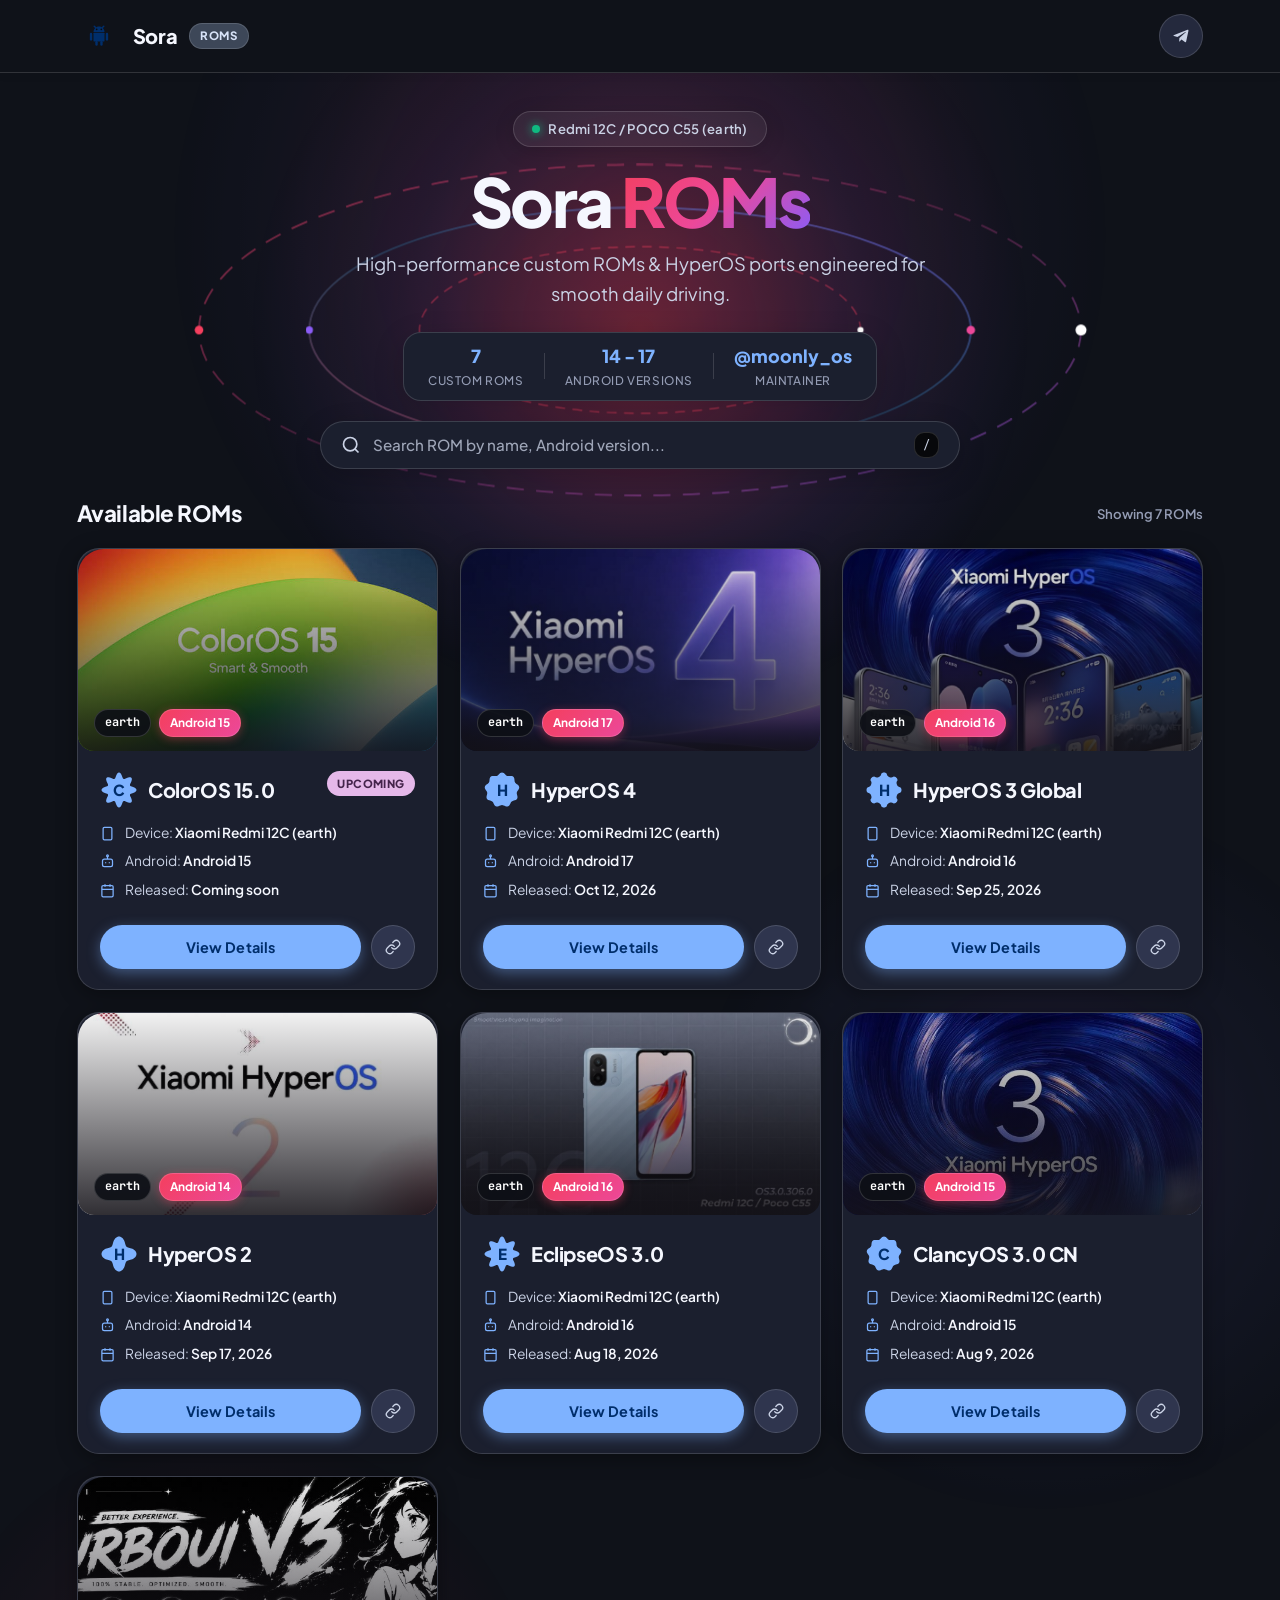
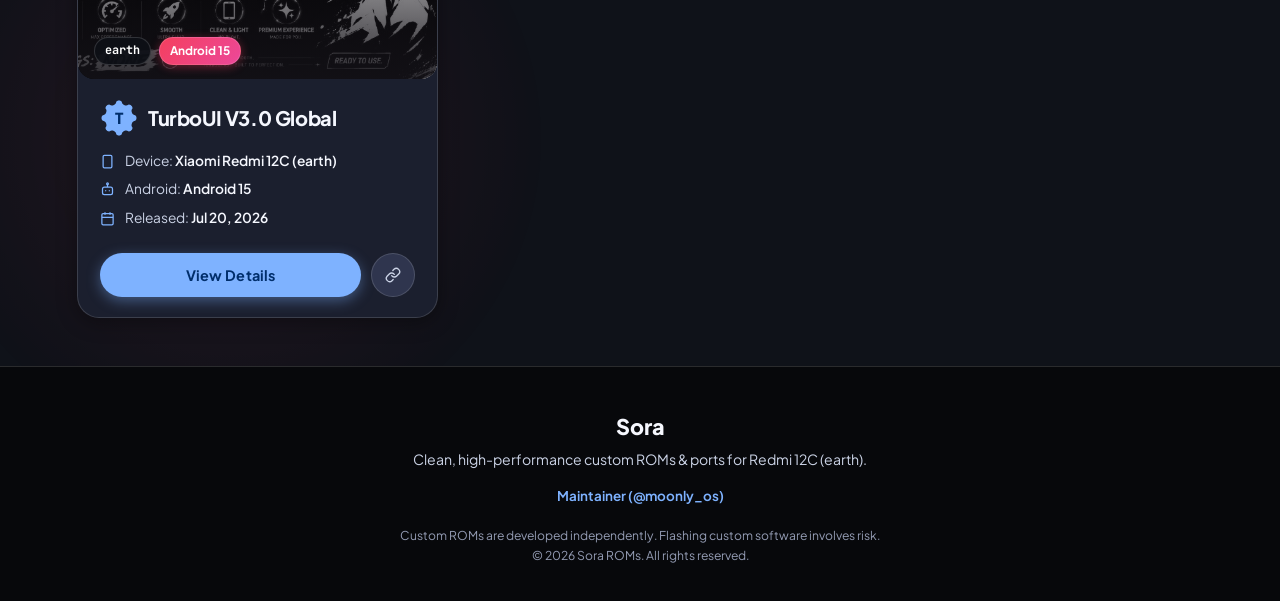
==== commit 94f49786: "fix: resolve string syntax error in earth.js, set ColorOS 15 to Non-Xiaomi, release date 29/10/2026" ====
--- a/index.html
+++ b/index.html
@@ -131,7 +131,7 @@
                 <div class="modern-hero-stats">
                     <div class="hero-stat-item">
                         <span class="hero-stat-num" id="stat-total-roms">6</span>
-                        <span class="hero-stat-label">HyperOS ROMs</span>
+                        <span class="hero-stat-label">Custom ROMs</span>
                     </div>
                     <div class="hero-stat-divider"></div>
                     <div class="hero-stat-item">
--- a/assets/css/style.css
+++ b/assets/css/style.css
@@ -586,13 +586,13 @@
     color: var(--on-surface);
     font-family: var(--font-sans);
     line-height: 1.5;
-    scroll-behavior: smooth;
+    /* scroll-behavior: auto for touch instant response */
     -webkit-font-smoothing: antialiased;
     -moz-osx-font-smoothing: grayscale;
     overflow-x: hidden;
     width: 100%;
     max-width: 100vw;
-    transition: background-color 0.4s var(--ease), color 0.4s var(--ease);
+    
 }
 
 body {
@@ -1408,7 +1408,7 @@
     border-radius: var(--r-pill);
     background: rgba(15, 13, 19, 0.78);
     color: #ffffff;
-    backdrop-filter: blur(10px);
+    /* no blur for 120fps */
     border: 1px solid rgba(255, 255, 255, 0.15);
 }
 
@@ -1420,7 +1420,7 @@
     background: var(--secondary-container);
     color: var(--on-secondary-container);
     border: 1px solid var(--outline-variant);
-    backdrop-filter: blur(10px);
+    /* no blur for 120fps */
 }
 
 .card-body {
@@ -3493,16 +3493,16 @@
 
 /* Hardware-Isolated Backdrop: zero paint/layout cost during scroll */
 .modern-backdrop {
-    position: fixed;
-    inset: 0;
+    position: absolute;
+    top: 0;
+    left: 0;
+    width: 100%;
+    height: 100%;
+    min-height: 100vh;
     pointer-events: none;
     z-index: 0;
     overflow: hidden;
-    contain: strict;
-    transform: translateZ(0);
-    -webkit-transform: translateZ(0);
-    backface-visibility: hidden;
-    -webkit-backface-visibility: hidden;
+    contain: paint layout;
 }
 
 /* Zero-Blur Pure GPU Radial Nebulae (looks soft & grand, 0ms blur overhead) */
@@ -3806,3 +3806,44 @@
         -webkit-overflow-scrolling: touch;
     }
 }
+
+/* ==========================================================================
+   Android & Touch 120FPS Smooth Scroll Engine (Zero-Delay Touch Engine)
+   ========================================================================== */
+html {
+    scroll-behavior: auto !important;
+    overflow-x: hidden;
+}
+
+body {
+    overflow-x: visible !important;
+}
+
+/* Kill all backdrop-filter in scrollable elements to prevent mobile GPU stalls */
+.card-device-badge,
+.card-version-pill,
+.hero-chip,
+.modern-hero-stats,
+.modern-search-box,
+.filter-hub-wrapper {
+    backdrop-filter: none !important;
+    -webkit-backdrop-filter: none !important;
+}
+
+.card-device-badge {
+    background: rgba(14, 16, 22, 0.92) !important;
+}
+
+.card-version-pill {
+    background: linear-gradient(135deg, #f43f5e, #ec4899) !important;
+}
+
+/* Disable sticky nav on small mobile screens if desired, or keep it ultra-fast */
+@media (max-width: 768px) {
+    nav {
+        background: #0f1219 !important;
+        backdrop-filter: none !important;
+        -webkit-backdrop-filter: none !important;
+        box-shadow: 0 2px 10px rgba(0, 0, 0, 0.3) !important;
+    }
+}
